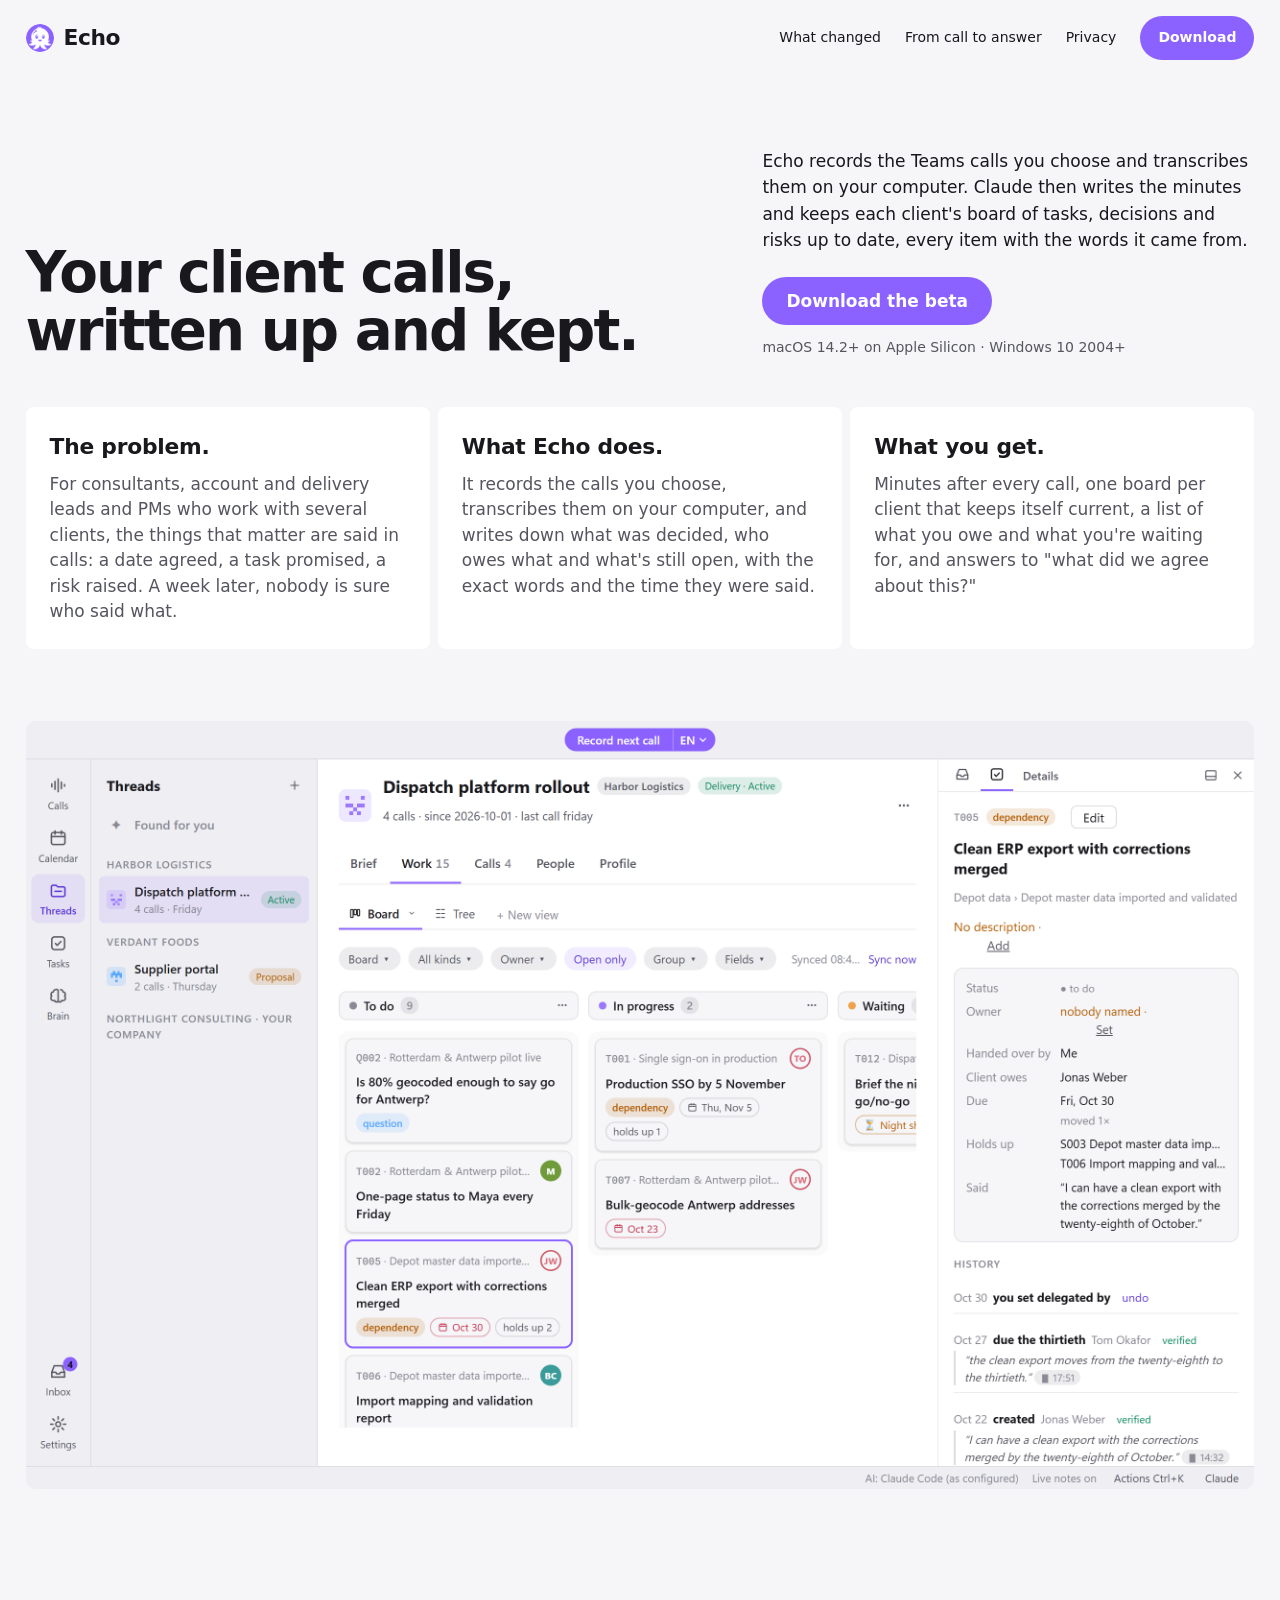
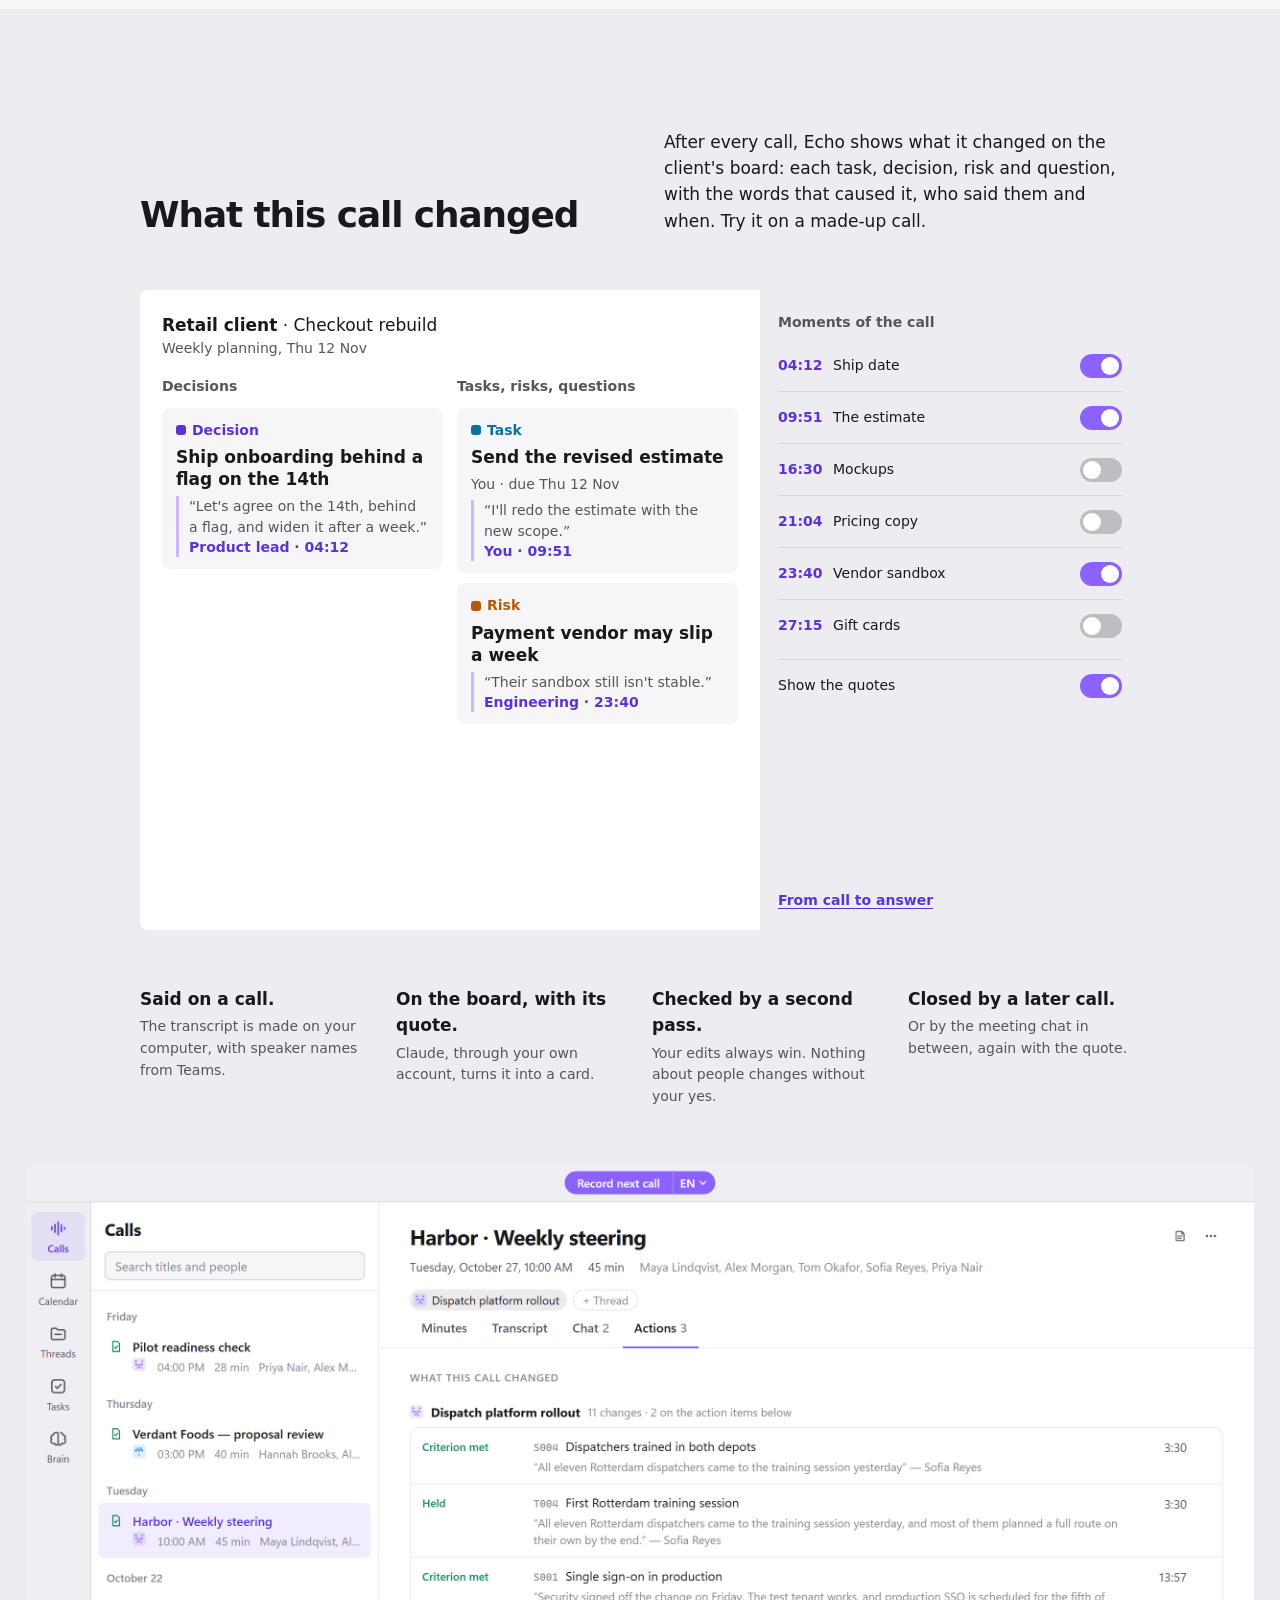
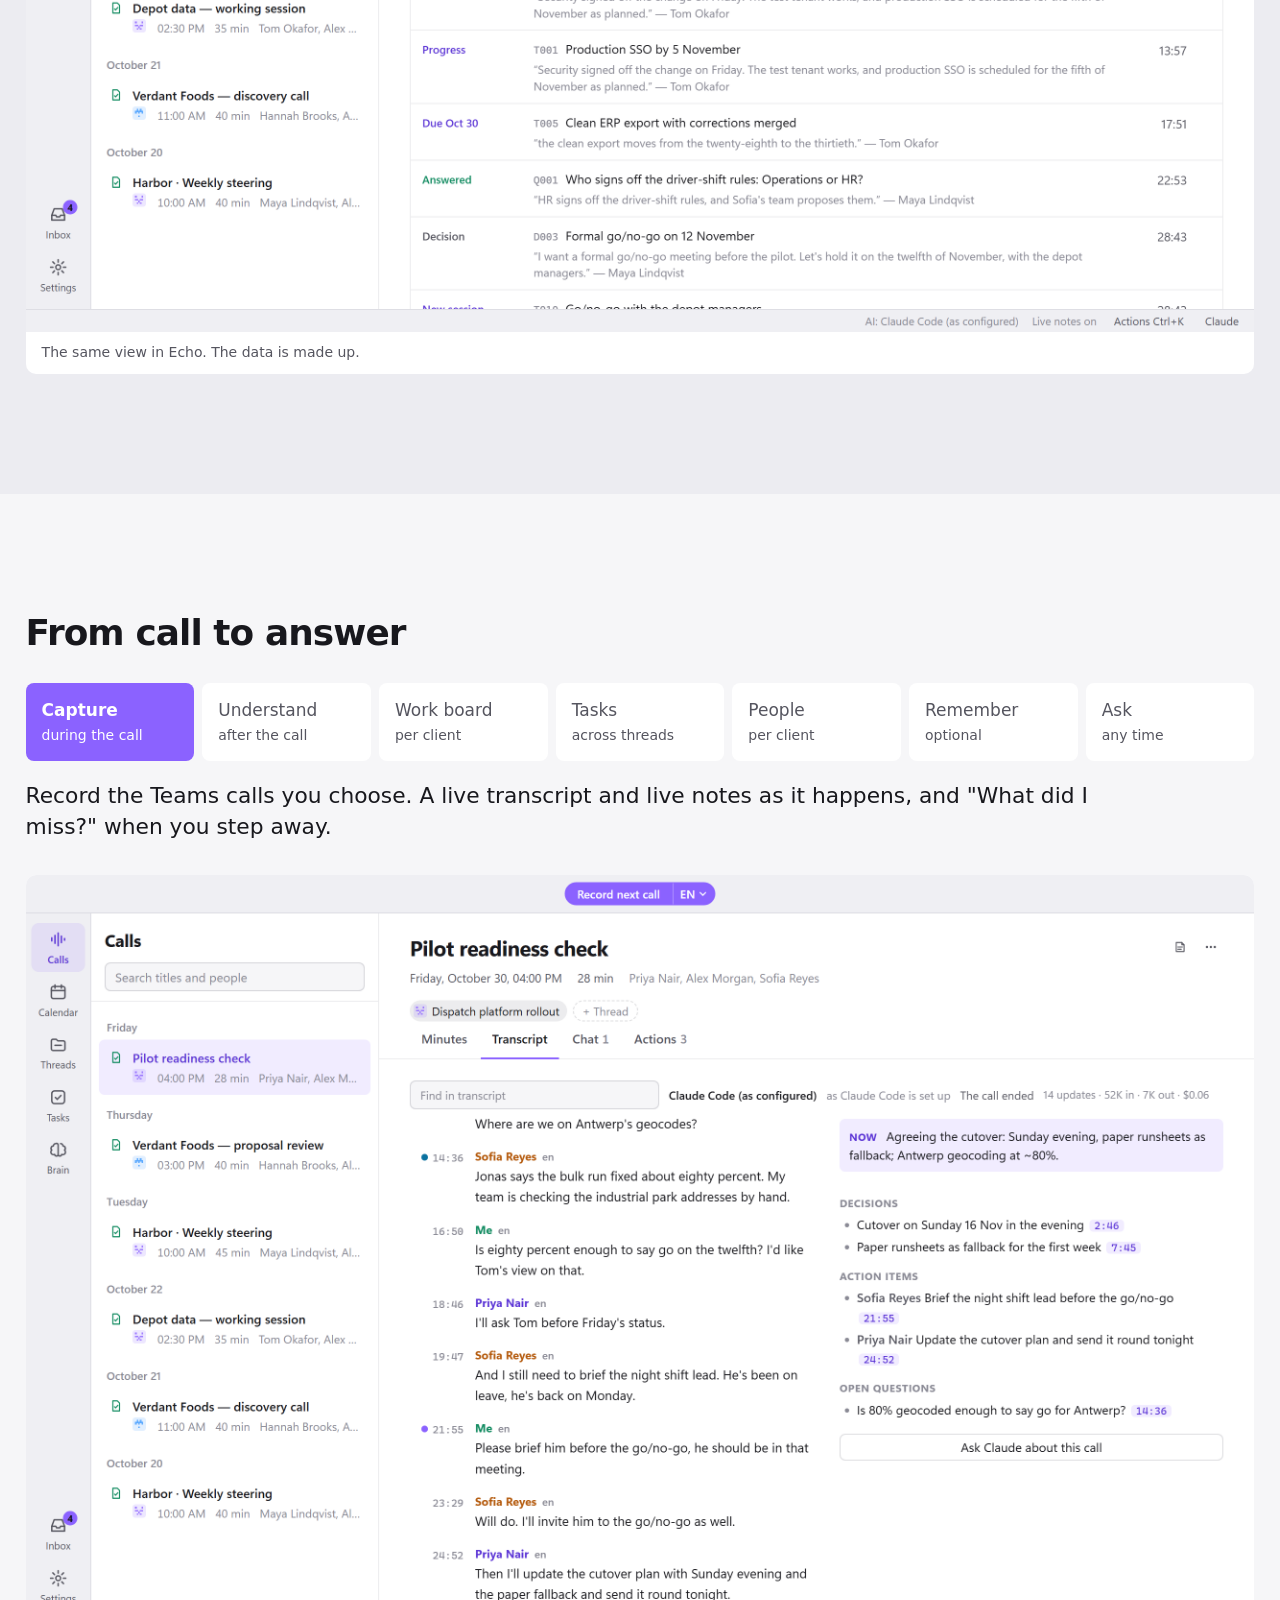
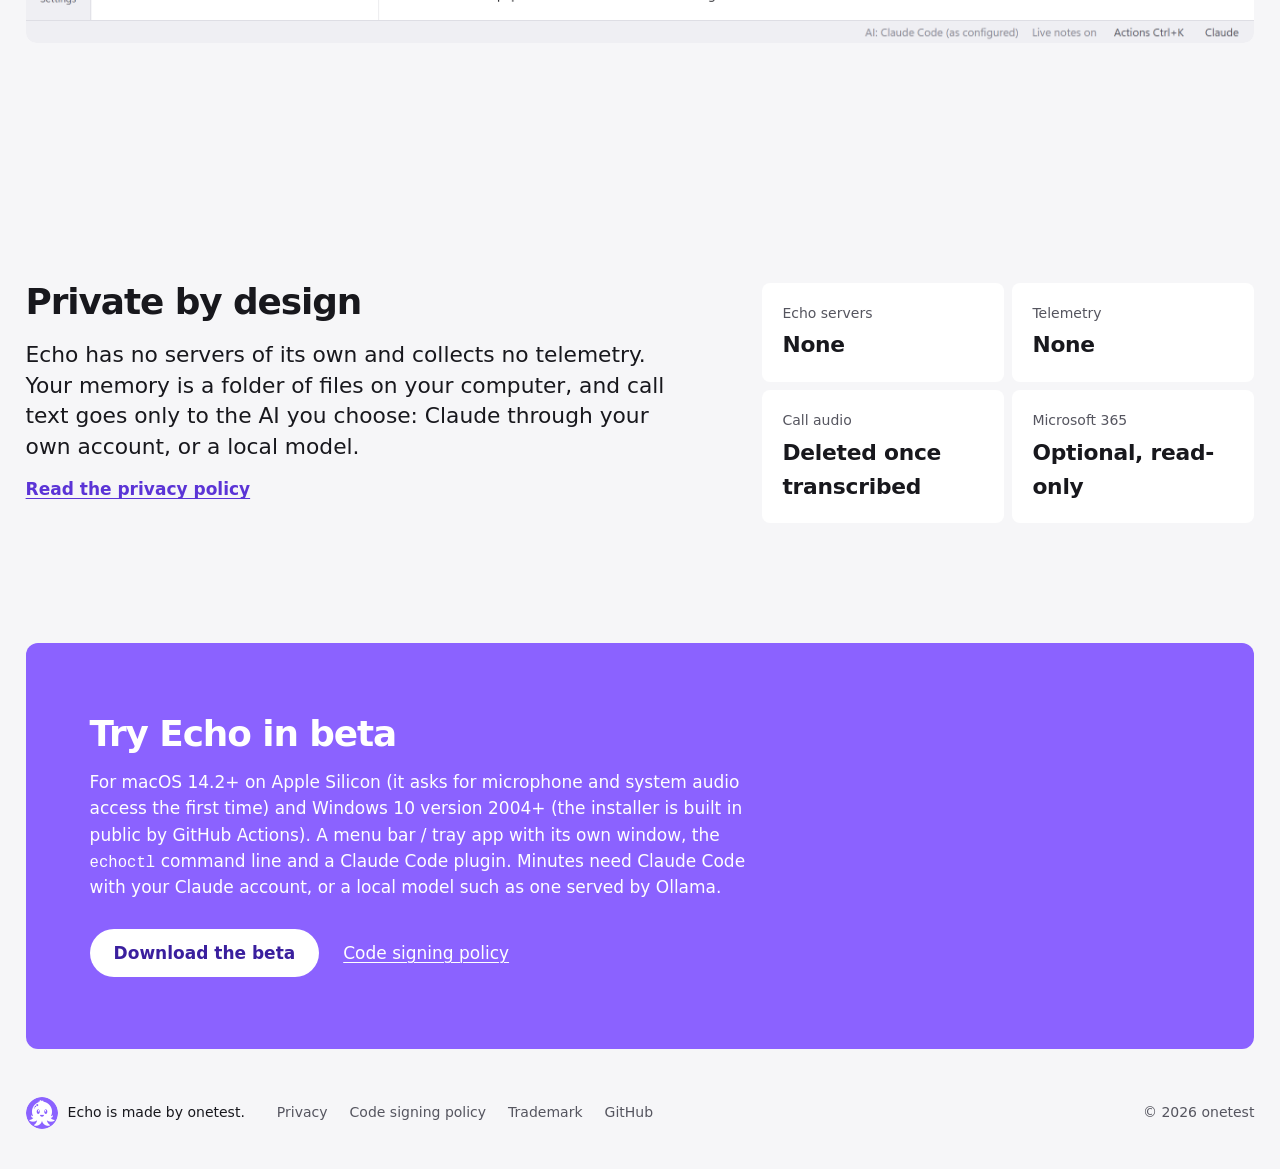
==== index.html @ 4ed203b1 "Echo website: home, privacy, code signing policy, trademark Static site for echo.onetest.ai (GitHub " ====
<!doctype html>
<html lang="en">
<head>
<meta charset="utf-8">
<meta name="viewport" content="width=device-width, initial-scale=1">
<title>Echo by onetest: your client calls, written up and kept</title>
<meta name="description" content="Echo turns the Teams calls you choose to record, your chats, mail and project files into minutes, a work board that keeps itself current, and answers. Kept on your own computer.">
<meta name="color-scheme" content="light dark">
<meta name="theme-color" content="#f6f6f8" media="(prefers-color-scheme: light)">
<meta name="theme-color" content="#141418" media="(prefers-color-scheme: dark)">
<link rel="icon" href="/assets/brand/favicon-32.png" type="image/png" sizes="32x32">
<link rel="apple-touch-icon" href="/assets/brand/apple-touch-icon.png">
<meta property="og:title" content="Echo by onetest: the memory of your client work">
<meta property="og:description" content="Minutes, a work board that keeps itself current, and answers across every client, from the calls you choose to record. Kept on your own computer.">
<meta property="og:image" content="https://echo.onetest.ai/assets/brand/og.png">
<script>document.documentElement.classList.add('js')</script>
<link rel="stylesheet" href="/assets/home.css">
</head>
<body>
<a class="skip" href="#main">Skip to content</a>

<header class="bar">
  <a class="brand" href="/"><img src="/assets/brand/onetest-logo-128.png" alt="" width="28" height="28">Echo</a>
  <nav aria-label="Main">
    <a href="#changed">What changed</a>
    <a href="#tour">From call to answer</a>
    <a href="#privacy">Privacy</a>
    <a class="btn small" href="https://github.com/onetest-ai/echo/releases/latest">Download</a>
  </nav>
</header>

<main id="main">

<section class="hero" aria-labelledby="title">
  <div class="hero-text">
    <h1 id="title">Your client calls, written up and kept.</h1>
    <div class="hero-side">
      <p>Echo records the Teams calls you choose and transcribes them on your computer. Claude then writes the minutes and keeps each client's board of tasks, decisions and risks up to date, every item with the words it came from.</p>
      <p class="hero-act"><a class="btn" href="https://github.com/onetest-ai/echo/releases/latest">Download the beta</a><span>macOS 14.2+ on Apple Silicon · Windows 10 2004+</span></p>
    </div>
  </div>
  <div class="why" aria-label="Why Echo">
    <p><b>The problem.</b> For consultants, account and delivery leads and PMs who work with several clients, the things that matter are said in calls: a date agreed, a task promised, a risk raised. A week later, nobody is sure who said what.</p>
    <p><b>What Echo does.</b> It records the calls you choose, transcribes them on your computer, and writes down what was decided, who owes what and what's still open, with the exact words and the time they were said.</p>
    <p><b>What you get.</b> Minutes after every call, one board per client that keeps itself current, a list of what you owe and what you're waiting for, and answers to "what did we agree about this?"</p>
  </div>
  <figure class="window hero-shot" style="--w:1280px">
    <picture><source srcset="/assets/screens/hero-dark.png?v=3" media="(prefers-color-scheme: dark)"><img src="/assets/screens/hero.png?v=3" alt="A client thread in Echo: the work board, with a task open showing the quotes behind it" width="1280" height="800"></picture>
  </figure>
</section>

<section class="changed" id="changed" aria-labelledby="changed-h">
  <div class="changed-head">
    <h2 id="changed-h">What this call changed</h2>
    <p>After every call, Echo shows what it changed on the client's board: each task, decision, risk and question, with the words that caused it, who said them and when. Try it on a made-up call.</p>
  </div>
  <form class="demo" data-ui aria-label="A made-up call and the board it updates" onsubmit="return false">
    <div class="demo-board" aria-live="polite">
      <p class="demo-title"><b>Retail client</b> · Checkout rebuild <span>Weekly planning, Thu 12 Nov</span></p>
      <div class="demo-cols">
        <div>
          <p class="demo-group">Decisions</p>
          <article class="card" data-m="1"><p class="ui-kind decision">Decision</p><p class="ui-title">Ship onboarding behind a flag on the 14th</p><p class="ui-quote">“Let's agree on the 14th, behind a flag, and widen it after a week.” <span>Product lead · 04:12</span></p></article>
          <article class="card" data-m="6"><p class="ui-kind decision">Decision</p><p class="ui-title">Gift cards move to phase two</p><p class="ui-quote">“Let's take gift cards out of this release.” <span>Product lead · 27:15</span></p></article>
          <p class="demo-empty">Nothing decided yet.</p>
        </div>
        <div>
          <p class="demo-group">Tasks, risks, questions</p>
          <article class="card" data-m="2"><p class="ui-kind task">Task</p><p class="ui-title">Send the revised estimate</p><p class="ui-meta">You · due Thu 12 Nov</p><p class="ui-quote">“I'll redo the estimate with the new scope.” <span>You · 09:51</span></p></article>
          <article class="card" data-m="3"><p class="ui-kind task">Task</p><p class="ui-title">Share the empty-state mockups</p><p class="ui-meta">Design lead · owed to you</p><p class="ui-quote">“I'll share them after this.” <span>Design lead · 16:30</span></p></article>
          <article class="card" data-m="4"><p class="ui-kind question">Question</p><p class="ui-title">Who signs off on the pricing copy?</p><p class="ui-quote">“Who has the final say?” <span>Engineering · 21:04</span></p></article>
          <article class="card" data-m="5"><p class="ui-kind risk">Risk</p><p class="ui-title">Payment vendor may slip a week</p><p class="ui-quote">“Their sandbox still isn't stable.” <span>Engineering · 23:40</span></p></article>
          <p class="demo-empty">Switch on a moment of the call.</p>
        </div>
      </div>
    </div>
    <fieldset class="demo-ctl">
      <legend>Moments of the call</legend>
      <label><span><b>04:12</b> Ship date</span><input type="checkbox" id="m1" checked></label>
      <label><span><b>09:51</b> The estimate</span><input type="checkbox" id="m2" checked></label>
      <label><span><b>16:30</b> Mockups</span><input type="checkbox" id="m3"></label>
      <label><span><b>21:04</b> Pricing copy</span><input type="checkbox" id="m4"></label>
      <label><span><b>23:40</b> Vendor sandbox</span><input type="checkbox" id="m5" checked></label>
      <label><span><b>27:15</b> Gift cards</span><input type="checkbox" id="m6"></label>
      <label class="q"><span>Show the quotes</span><input type="checkbox" id="mq" checked></label>
      <a class="demo-link" href="#tour">From call to answer</a>
    </fieldset>
  </form>
  <ol class="steps">
    <li><b>Said on a call.</b> The transcript is made on your computer, with speaker names from Teams.</li>
    <li><b>On the board, with its quote.</b> Claude, through your own account, turns it into a card.</li>
    <li><b>Checked by a second pass.</b> Your edits always win. Nothing about people changes without your yes.</li>
    <li><b>Closed by a later call.</b> Or by the meeting chat in between, again with the quote.</li>
  </ol>
  <figure class="window" style="--w:1280px">
    <picture><source srcset="/assets/screens/board-dark.png?v=3" media="(prefers-color-scheme: dark)"><img src="/assets/screens/board.png?v=3" alt="What this call changed in Echo: each change with the quote, speaker and time" width="1280" height="800" loading="lazy"></picture>
    <figcaption>The same view in Echo. The data is made up.</figcaption>
  </figure>
</section>

<section class="tour" id="tour" aria-labelledby="tour-h">
  <h2 id="tour-h">From call to answer</h2>
  <div class="tour-list">
    <ol>
      <li data-k="capture" class="is-active"><button type="button" aria-expanded="true"><span>Capture</span><small>during the call</small></button>
        <p>Record the Teams calls you choose, or mark a meeting in your calendar to record when it starts. Echo never records on its own. Transcribed on your computer (whisper.cpp or NVIDIA Nemotron) in your languages, with speaker names from Teams. A live transcript and live notes as it happens, and "What did I miss?" when you step away.</p></li>
      <li data-k="minutes"><button type="button" aria-expanded="false"><span>Understand</span><small>after the call</small></button>
        <p>Minutes with decisions, actions and open questions, each line linked to the moment in the transcript. Notes you type during the call are merged in. Optionally, screenshots of shared screens where they were discussed.</p></li>
      <li data-k="board"><button type="button" aria-expanded="false"><span>Work board</span><small>per client</small></button>
        <p>Calls grouped into threads by meeting series, people and chat. Stories, tasks, decisions, risks and questions, kept current from calls and the meeting chat, checked by a second pass.</p></li>
      <li data-k="tasks"><button type="button" aria-expanded="false"><span>Tasks</span><small>across threads</small></button>
        <p>What you owe, what's owed to you, who you're waiting on, with each person's next meeting. Needs you: every decision waiting on you, in one place.</p></li>
      <li data-k="people"><button type="button" aria-expanded="false"><span>People</span><small>per client</small></button>
        <p>A stakeholder map by influence and interest, org charts, and who's new or gone quiet. Nothing about a person changes without your yes.</p></li>
      <li data-k="brain"><button type="button" aria-expanded="false"><span>Remember</span><small>optional</small></button>
        <p>The Brain, off until you turn it on: one search across calls, Teams channels, mail and project folders (Word, PowerPoint, PDF, spreadsheets, with numbers taken from the real cells). Insights per client: what's slipping, what keeps coming back, what contradicts something said earlier. Each client is kept apart from the others.</p></li>
      <li data-k="ask"><button type="button" aria-expanded="false"><span>Ask</span><small>any time</small></button>
        <p>Claude, built into the window, knows what you're looking at: this call, this thread, this client. The Brain is also an MCP server for your own Claude Code.</p></li>
    </ol>
  </div>
  <p class="tour-desc" aria-live="polite">Record the Teams calls you choose. A live transcript and live notes as it happens, and "What did I miss?" when you step away.</p>
  <div class="tour-pic" aria-hidden="true">
    <figure class="shot is-active" data-k="capture" data-label="capture.png" style="--w:1280px"><picture><source srcset="/assets/screens/capture-dark.png?v=3" media="(prefers-color-scheme: dark)"><img src="/assets/screens/capture.png?v=3" alt="A call: transcript, live notes and your own notes" width="1280" height="800" loading="lazy"></picture></figure>
    <figure class="shot" data-k="minutes" data-label="minutes.png" style="--w:1280px"><picture><source srcset="/assets/screens/minutes-dark.png?v=3" media="(prefers-color-scheme: dark)"><img src="/assets/screens/minutes.png?v=3" alt="Minutes with your own notes inline" width="1280" height="800" loading="lazy"></picture></figure>
    <figure class="shot" data-k="board" data-label="hero.png" style="--w:1280px"><picture><source srcset="/assets/screens/hero-dark.png?v=3" media="(prefers-color-scheme: dark)"><img src="/assets/screens/hero.png?v=3" alt="A client's work board with a task open, showing the quotes behind it" width="1280" height="800" loading="lazy"></picture></figure>
    <figure class="shot" data-k="tasks" data-label="tasks.png" style="--w:1280px"><picture><source srcset="/assets/screens/tasks-dark.png?v=3" media="(prefers-color-scheme: dark)"><img src="/assets/screens/tasks.png?v=3" alt="Tasks: what I owe and what is owed to me" width="1280" height="800" loading="lazy"></picture></figure>
    <figure class="shot" data-k="people" data-label="people.png" style="--w:1280px"><picture><source srcset="/assets/screens/people-dark.png?v=3" media="(prefers-color-scheme: dark)"><img src="/assets/screens/people.png?v=3" alt="A stakeholder map with proposals waiting for your yes" width="1280" height="800" loading="lazy"></picture></figure>
    <figure class="shot" data-k="brain" data-label="brain.png" style="--w:1280px"><picture><source srcset="/assets/screens/brain-dark.png?v=3" media="(prefers-color-scheme: dark)"><img src="/assets/screens/brain.png?v=3" alt="The Brain: two clients' topics and the calls that connect them" width="1280" height="800" loading="lazy"></picture></figure>
    <figure class="shot" data-k="ask" data-label="ask.png" style="--w:1280px"><picture><source srcset="/assets/screens/ask-dark.png?v=3" media="(prefers-color-scheme: dark)"><img src="/assets/screens/ask.png?v=3" alt="Asking Claude about a call: a cited answer with times that jump to the moment" width="1280" height="800" loading="lazy"></picture></figure>
  </div>
</section>

<section class="private" id="privacy" aria-labelledby="priv-h">
  <div>
    <h2 id="priv-h">Private by design</h2>
    <p>Echo has no servers of its own and collects no telemetry. Your memory is a folder of files on your computer, and call text goes only to the AI you choose: Claude through your own account, or a local model.</p>
    <p><a href="/privacy/">Read the privacy policy</a></p>
  </div>
  <dl class="facts">
    <div><dt>Echo servers</dt><dd>None</dd></div>
    <div><dt>Telemetry</dt><dd>None</dd></div>
    <div><dt>Call audio</dt><dd>Deleted once transcribed</dd></div>
    <div><dt>Microsoft 365</dt><dd>Optional, read-only</dd></div>
  </dl>
</section>

<section class="get" aria-labelledby="get-h">
  <h2 id="get-h">Try Echo in beta</h2>
  <p>For macOS 14.2+ on Apple Silicon (it asks for microphone and system audio access the first time) and Windows 10 version 2004+ (the installer is built in public by GitHub Actions). A menu bar / tray app with its own window, the <code>echoctl</code> command line and a Claude Code plugin. Minutes need Claude Code with your Claude account, or a local model such as one served by Ollama.</p>
  <p class="get-act"><a class="btn light" href="https://github.com/onetest-ai/echo/releases/latest">Download the beta</a><a href="/code-signing/">Code signing policy</a></p>
</section>

</main>

<footer class="foot">
  <p class="foot-who"><img src="/assets/brand/onetest-logo-128.png" alt="" width="32" height="32">Echo is made by onetest.</p>
  <nav aria-label="Footer"><a href="/privacy/">Privacy</a><a href="/code-signing/">Code signing policy</a><a href="/trademark/">Trademark</a><a href="https://github.com/onetest-ai/echo">GitHub</a></nav>
  <!-- TODO: license line goes here once Echo's license is final (moving to AGPL-3.0 before the public launch). -->
  <p class="foot-c">© 2026 onetest</p>
</footer>

<script src="/assets/home.js" defer></script>
</body>
</html>
---- assets/home.css ----
/* Echo, alternative home page: "The well-kept board".
   Brand kept (onetest violet, Echo's speaker colours, system type). One radius (8px), round buttons. */

:root {
  --ground: #f6f6f8;
  --tile: #ffffff;
  --tile-2: #ececf1;
  --ink: #18181d;
  --muted: #55555f;
  --accent: #8b62ff;
  --accent-ink: #5b34d6;
  --on-accent: #ffffff;
  --violet-1: #e9e1ff;
  --violet-2: #cbb8ff;
  --green: #0f8a5f;  --green-1: #d8efe5;
  --orange: #b4590b; --orange-1: #f6e4d2;
  --blue: #0b72a0;   --blue-1: #d6e9f3;
  --pink: #b0306a;
  --rec: #d97757; /* taste-skill-ignore: Echo's own recording colour, from the app */
  --deep: #18181d;
  --on-deep: #ececf1;
  --line: rgb(17 17 34 / 0.1);

  --r: 8px;
  --gap: 8px;
  --m: clamp(20px, 2vw, 32px);
  --font: -apple-system, BlinkMacSystemFont, "Segoe UI Variable Text", "Segoe UI", system-ui, sans-serif;
  --display: -apple-system, BlinkMacSystemFont, "Segoe UI Variable Display", "Segoe UI", system-ui, sans-serif;

  /* five type steps */
  --t1: 14px;
  --t2: 17px;
  --t3: clamp(20px, 1.7vw, 24px);
  --t4: clamp(30px, 2.8vw, 40px);

  --ease-out: cubic-bezier(.16, 1, .3, 1);
  --ease-in-out: cubic-bezier(.65, 0, .35, 1);
  color-scheme: light dark;
}
@media (prefers-color-scheme: dark) {
  :root {
    --ground: #141418;
    --tile: #1d1d23;
    --tile-2: #26262e;
    --ink: #ececf1;
    --muted: #b0b0bb;
    --accent: #9b78ff;
    --accent-ink: #c4b0ff;
    --on-accent: #120a2a;
    --violet-1: #2a2142;
    --violet-2: #4a3a86;
    --green: #3ccf91;  --green-1: #17322a;
    --orange: #f0a24a; --orange-1: #3a2a17;
    --blue: #6cc4f0;   --blue-1: #16303d;
    --pink: #f48fb8;
    --deep: #ececf1;
    --on-deep: #18181d;
    --line: rgb(255 255 255 / 0.1);
  }
}

* { box-sizing: border-box; }
html { -webkit-text-size-adjust: 100%; }
body { margin: 0; background: var(--ground); color: var(--ink); font: var(--t2)/1.55 var(--font); -webkit-font-smoothing: antialiased; }
img { display: block; max-width: 100%; }
a { color: inherit; text-underline-offset: 0.2em; text-decoration-thickness: 0.07em; }
:focus-visible { outline: 2px solid var(--accent); outline-offset: 3px; }
::selection { background: var(--violet-2); }
h1, h2, h3, p { margin: 0; }
.sr { position: absolute; width: 1px; height: 1px; overflow: hidden; clip: rect(0 0 0 0); white-space: nowrap; }
.skip { position: absolute; left: -999px; top: 8px; }
.skip:focus { left: 12px; z-index: 10; background: var(--tile); padding: 6px 10px; }

.btn { display: inline-flex; align-items: center; justify-content: center; min-height: 48px; padding: 0 24px; border-radius: 24px; background: var(--accent); color: var(--on-accent); font-weight: 650; font-size: var(--t2); text-decoration: none;
  transition: transform 140ms var(--ease-out), background-color 220ms ease; }
.btn:active { transform: scale(0.97); }
.btn.light { background: #fff; color: #3a1f9e; }
.btn.small { min-height: 44px; padding: 0 18px; font-size: var(--t1); }
@media (hover: hover) and (pointer: fine) {
  .btn:hover { background: var(--accent-ink); color: #fff; }
  .btn.light:hover { background: var(--violet-1); color: #3a1f9e; }
}

/* ── the app's own cards (interface fragments) ── */
.ui { background: var(--tile); color: var(--ink); border-radius: var(--r); padding: 14px 16px; font-size: var(--t1); line-height: 1.45; display: grid; gap: 6px; }
.ui-kind { font-weight: 700; font-size: var(--t1); display: flex; align-items: center; gap: 6px; }
.ui-kind::before { content: ""; width: 10px; height: 10px; border-radius: 3px; background: currentColor; }
.ui-kind.task { color: var(--blue); }
.ui-kind.decision { color: var(--accent-ink); }
.ui-kind.risk { color: var(--orange); }
.ui-kind.question { color: var(--pink); }
.ui-kind.done { color: var(--green); }
.ui-title { font-weight: 650; font-size: var(--t2); line-height: 1.3; }
.ui-meta { color: var(--muted); }
.ui-meta em { font-style: normal; color: var(--accent-ink); font-weight: 600; margin-left: 4px; }
.ui-quote { color: var(--muted); border-left: 3px solid var(--violet-2); padding-left: 10px; }
.ui-quote span { display: block; color: var(--accent-ink); font-weight: 600; font-variant-numeric: tabular-nums; }
.ui-check { color: var(--green); font-weight: 650; }
.ui-utt b { display: block; font-size: var(--t1); }
.me { color: var(--green); } .sp2 { color: var(--accent-ink); } .sp3 { color: var(--orange); }
.ui-chips { display: flex; gap: 6px; flex-wrap: wrap; }
.ui-chips span { background: var(--tile-2); border-radius: 12px; padding: 2px 12px; font-weight: 650; }
.ui-pill { display: flex; align-items: center; gap: 8px; border-radius: 16px; padding: 6px 12px; background: color-mix(in srgb, var(--rec) 14%, var(--tile)); font-weight: 600; }
.ui-pill i { width: 10px; height: 10px; border-radius: 50%; background: var(--rec); }
.ui-pill span { margin-left: auto; color: var(--rec); font-variant-numeric: tabular-nums; }
.ui-discs { display: flex; }
.ui-discs span { width: 40px; height: 40px; border-radius: 50%; display: grid; place-items: center; color: #fff; font-weight: 700; font-size: var(--t1); margin-right: -8px; border: 3px solid var(--tile); }
.d1 { background: var(--accent); } .d2 { background: var(--orange); } .d3 { background: var(--blue); } .d4 { background: var(--green); }
.ui-ask { font-weight: 650; color: var(--accent-ink); }
.ui-answer { color: var(--ink); }
.ui-thread { display: flex; justify-content: space-between; gap: 8px; padding: 4px 0; }
.ui-thread b { font-weight: 650; }
.ui-thread:first-child { background: var(--violet-1); margin: -4px -8px; padding: 6px 8px; border-radius: 6px; }
.ui-row { display: flex; justify-content: space-between; gap: 8px; }
.ui-row span { color: var(--muted); }
.ui-search { background: var(--tile-2); border-radius: 18px; padding: 6px 14px; font-weight: 600; }
.ui-search::before { content: "⌕ "; color: var(--muted); }
.ui-note { display: flex; gap: 8px; }
.ui-note span { color: var(--accent-ink); font-weight: 650; font-variant-numeric: tabular-nums; }
.ui-toggle { display: flex; justify-content: space-between; align-items: center; font-weight: 600; }
.ui-toggle i { width: 34px; height: 20px; border-radius: 10px; background: var(--accent); position: relative; }
.ui-toggle i::after { content: ""; position: absolute; right: 2px; top: 2px; width: 16px; height: 16px; border-radius: 50%; background: #fff; }
.ui-prompt { background: var(--tile-2); border-radius: 6px; padding: 8px 10px; }
.ui-prompt::before { content: "› "; color: var(--accent-ink); font-weight: 700; }

/* ── showcase: the live demo ── */
.show { padding: 15vh var(--m); display: grid; justify-items: center; }
.show-head, .demo, .show-foot { width: min(1000px, 100%); }
.show-head { margin-bottom: 24px; display: grid; gap: 8px; }
.show-head h2 { font-size: var(--t4); letter-spacing: -0.025em; line-height: 1.05; }
.show-head p { color: var(--muted); max-width: 40em; }
.demo { display: grid; grid-template-columns: 62fr 38fr; min-height: 640px; border-radius: var(--r); overflow: hidden; background: var(--tile-2); margin: 0; }
.demo-board { background: var(--tile); padding: 22px; display: grid; align-content: start; gap: 16px; }
.demo-title { font-size: var(--t2); }
.demo-title span { display: block; font-size: var(--t1); color: var(--muted); }
.demo-cols { display: grid; grid-template-columns: 1fr 1fr; gap: 14px; align-items: start; }
.demo-cols > div { display: grid; gap: 10px; }
.demo-group { font-size: var(--t1); font-weight: 700; color: var(--muted); }
.card { background: var(--ground); border-radius: var(--r); padding: 12px 14px; display: none; gap: 6px; font-size: var(--t1); line-height: 1.45; }
.demo-empty { color: var(--muted); font-size: var(--t1); background: var(--ground); border-radius: var(--r); padding: 12px 14px; }
.demo:has(#m1:checked) [data-m="1"], .demo:has(#m2:checked) [data-m="2"], .demo:has(#m3:checked) [data-m="3"],
.demo:has(#m4:checked) [data-m="4"], .demo:has(#m5:checked) [data-m="5"], .demo:has(#m6:checked) [data-m="6"] { display: grid; animation: card-in 420ms var(--ease-out); }
.demo-cols > div:has(.card[data-m]:is([data-m="1"], [data-m="6"])) .demo-empty { display: block; }
.demo:has(#m1:checked) .demo-cols > div:first-child .demo-empty,
.demo:has(#m6:checked) .demo-cols > div:first-child .demo-empty,
.demo:has(#m2:checked) .demo-cols > div:last-child .demo-empty,
.demo:has(#m3:checked) .demo-cols > div:last-child .demo-empty,
.demo:has(#m4:checked) .demo-cols > div:last-child .demo-empty,
.demo:has(#m5:checked) .demo-cols > div:last-child .demo-empty { display: none; }
.demo:not(:has(#mq:checked)) .card .ui-quote { display: none; }
@keyframes card-in { from { opacity: 0; transform: translateY(10px); } }
@media (prefers-reduced-motion: reduce) { .card { animation: none !important; } }
.demo-ctl { border: 0; margin: 0; padding: 14px 18px 18px; display: flex; flex-direction: column; }
.demo-ctl legend { float: left; width: 100%; font-weight: 700; font-size: var(--t1); color: var(--muted); padding: 8px 0 6px; }
.demo-ctl label { display: flex; align-items: center; justify-content: space-between; gap: 12px; min-height: 52px; font-size: var(--t1); cursor: pointer; }
.demo-ctl label + label { box-shadow: 0 -1px 0 var(--line); } /* taste-skill-ignore: inside a data-ui fragment */
.demo-ctl label b { font-variant-numeric: tabular-nums; color: var(--accent-ink); margin-right: 6px; }
.demo-ctl label.q { margin-top: 8px; }
.demo-ctl input { appearance: none; -webkit-appearance: none; width: 42px; height: 24px; border-radius: 12px; background: color-mix(in srgb, var(--ink) 22%, transparent); position: relative; flex: none; cursor: pointer; transition: background-color 200ms ease; margin: 0; }
.demo-ctl input::after { content: ""; position: absolute; top: 3px; left: 3px; width: 18px; height: 18px; border-radius: 50%; background: #fff; transition: transform 260ms var(--ease-out); }
.demo-ctl input:checked { background: var(--accent); }
.demo-ctl input:checked::after { transform: translateX(18px); }
.demo-link { margin-top: auto; padding-top: 18px; font-size: var(--t1); color: var(--accent-ink); font-weight: 600; }
.show-foot { margin-top: 16px; color: var(--muted); font-size: var(--t1); }
@media (max-width: 820px) {
  .demo { grid-template-columns: 1fr; min-height: 0; }
  .demo-cols { grid-template-columns: 1fr; }
  .demo-ctl label { min-height: 52px; }
}

/* ── tour: sticky screen, active list ── */
.tour { display: grid; grid-template-columns: repeat(12, minmax(0, 1fr)); gap: 24px; padding: 120px var(--m) 40px; max-width: 1600px; margin: 0 auto; }
.tour-pic { grid-column: 1 / 7; position: sticky; top: 14vh; align-self: start; aspect-ratio: 16 / 10.6; border-radius: var(--r); overflow: hidden; background: var(--tile-2);
  padding-top: 28px; }
.tour-pic::before { content: ""; position: absolute; top: 9px; left: 12px; width: 42px; height: 10px; background: url("data:image/svg+xml,%3Csvg xmlns='http://www.w3.org/2000/svg' width='42' height='10'%3E%3Cg fill='%23999aa6' fill-opacity='.55'%3E%3Ccircle cx='5' cy='5' r='5'/%3E%3Ccircle cx='21' cy='5' r='5'/%3E%3Ccircle cx='37' cy='5' r='5'/%3E%3C/g%3E%3C/svg%3E") no-repeat; }
.shot { position: absolute; inset: 28px 0 0; margin: 0; display: grid; place-items: start center; opacity: 0; transition: opacity 300ms ease; background: var(--tile); }
.shot picture { display: block; width: min(100%, var(--w)); }
.shot img { display: block; width: 100%; height: auto; }
.shot:not(:has(img))::after { content: attr(data-label); align-self: center; color: var(--muted); font-size: var(--t1); }
.shot.is-active { opacity: 1; }
.tour-list { grid-column: 8 / 13; grid-row: 2; }
.tour > h2 { grid-column: 8 / 13; grid-row: 1; font-size: var(--t4); letter-spacing: -0.025em; line-height: 1.05; align-self: end; }
.tour-pic { grid-row: 1 / 3; }
.tour-list h2 { font-size: var(--t4); letter-spacing: -0.025em; line-height: 1.05; margin-bottom: 48px; }
.tour-list ol { list-style: none; margin: 0; padding: 0; }
.tour-list li { padding-bottom: 6px; }
.tour-list button { all: unset; box-sizing: border-box; width: 100%; min-height: 58px; display: flex; align-items: baseline; justify-content: space-between; gap: 12px; cursor: pointer; color: var(--muted); }
.tour-list button span { font-size: var(--t3); font-weight: 500; transition: color 200ms ease; padding-top: 14px; }
.tour-list button small { font-size: var(--t1); color: var(--muted); }
.tour-list button:focus-visible { outline: 2px solid var(--accent); outline-offset: 2px; border-radius: 4px; }
.tour-list li.is-active button span, .tour-list button:hover span { color: var(--ink); font-weight: 650; }
.tour-list li.is-active button span { color: var(--accent-ink); }
.tour-list li p { font-size: var(--t1); max-width: 34ch; color: var(--ink); display: none; padding-bottom: 12px; }
.tour-list li.is-active p { display: block; animation: card-in 360ms var(--ease-out); }
html:not(.js) .tour-list li p { display: block; }
html:not(.js) .shot:first-child { opacity: 1; }
@media (max-width: 900px) {
  .tour { grid-template-columns: 1fr; padding-top: 96px; padding-bottom: 96px; gap: 16px; }
  .tour-pic { grid-column: 1; position: sticky; top: 0; z-index: 3; height: 38svh; aspect-ratio: auto; background: var(--ground); }
  .tour-list { grid-column: 1; grid-row: auto; }
  .tour > h2 { grid-column: 1; grid-row: auto; order: -1; }
  .tour-pic { grid-row: auto; }
  .tour-list button { min-height: 56px; }
}


/* ── one frame for every screenshot ── */
.window { margin: 0 auto; width: 100%; max-width: var(--w); border-radius: 12px; overflow: hidden; background: var(--tile-2); padding-top: 28px; position: relative;
}
.window::before { content: ""; position: absolute; top: 9px; left: 12px; width: 42px; height: 10px; background: url("data:image/svg+xml,%3Csvg xmlns='http://www.w3.org/2000/svg' width='42' height='10'%3E%3Cg fill='%23999aa6' fill-opacity='.55'%3E%3Ccircle cx='5' cy='5' r='5'/%3E%3Ccircle cx='21' cy='5' r='5'/%3E%3Ccircle cx='37' cy='5' r='5'/%3E%3C/g%3E%3C/svg%3E") no-repeat; }
.window img { display: block; width: 100%; height: auto; background: var(--tile); }
.window figcaption { background: var(--tile); color: var(--muted); font-size: var(--t1); padding: 10px 16px; }

/* ── bar ── */
.bar { display: flex; align-items: center; gap: 24px; padding: 16px var(--m); max-width: 1440px; margin: 0 auto; }
.brand { display: flex; align-items: center; gap: 10px; font-weight: 720; font-size: var(--t3); letter-spacing: -0.02em; text-decoration: none; }
.brand img { border-radius: 50%; }
.bar nav { margin-left: auto; display: flex; align-items: center; gap: 24px; font-size: var(--t1); }
.bar nav a:not(.btn) { text-decoration-color: transparent; transition: text-decoration-color 200ms ease; }
.bar nav a:not(.btn):hover { text-decoration-color: currentColor; }
@media (max-width: 720px) { .bar nav a:not(.btn) { display: none; } }

/* ── hero ── */
.hero { padding: 72px var(--m) 0; max-width: 1440px; margin: 0 auto; }
.hero-text { display: grid; grid-template-columns: minmax(0, 7fr) minmax(0, 5fr); gap: 48px; align-items: end; margin-bottom: 48px; }
.why { display: grid; grid-template-columns: repeat(3, minmax(0, 1fr)); gap: 8px; margin-bottom: 72px; }
.why p { background: var(--tile); border-radius: var(--r); padding: 24px; font-size: var(--t2); line-height: 1.5; color: var(--muted); }
.why b { display: block; color: var(--ink); font-size: var(--t3); letter-spacing: -0.01em; margin-bottom: 8px; }
@media (max-width: 900px) { .why { grid-template-columns: 1fr; margin-bottom: 48px; } }
.hero h1 { font-family: var(--display); font-size: clamp(36px, 4.4vw, 64px); line-height: 1.02; letter-spacing: -0.035em; font-weight: 740; }
.hero-side p { font-size: var(--t2); }
.hero-act { display: flex; flex-wrap: wrap; align-items: center; gap: 12px 20px; margin-top: 24px !important; }
.hero-act span { font-size: var(--t1); color: var(--muted); }
@media (max-width: 900px) { .hero-text { grid-template-columns: 1fr; gap: 24px; margin-bottom: 40px; } .hero { padding-top: 40px; } }

/* ── what this call changed: the emphasis ── */
.changed { margin-top: 120px; padding: 120px var(--m); background: var(--tile-2); display: grid; justify-items: center; gap: 56px; }
.changed-head { width: min(1000px, 100%); display: grid; grid-template-columns: minmax(0, 1fr) minmax(0, 1fr); gap: 48px; align-items: end; }
.changed-head h2 { font-family: var(--display); font-size: var(--t4); line-height: 1.05; letter-spacing: -0.03em; font-weight: 720; }
.changed .demo { width: min(1000px, 100%); }
.steps { width: min(1000px, 100%); list-style: none; margin: 0; padding: 0; display: grid; grid-template-columns: repeat(4, minmax(0, 1fr)); gap: 24px; font-size: var(--t1); color: var(--muted); }
.steps b { display: block; color: var(--ink); font-size: var(--t2); margin-bottom: 4px; }
@media (max-width: 900px) { .changed-head { grid-template-columns: 1fr; gap: 16px; } .steps { grid-template-columns: 1fr 1fr; } .changed { margin-top: 96px; padding: 80px var(--m); } }
@media (max-width: 520px) { .steps { grid-template-columns: 1fr; } }

/* ── private ── */
.private { max-width: 1440px; margin: 0 auto; padding: 120px var(--m); display: grid; grid-template-columns: minmax(0, 7fr) minmax(0, 5fr); gap: 48px; align-items: start; }
.private h2 { font-size: var(--t4); letter-spacing: -0.03em; line-height: 1.05; margin-bottom: 20px; }
.private p { font-size: var(--t3); line-height: 1.4; max-width: 30em; }
.private p + p { margin-top: 16px; font-size: var(--t2); }
.private a { color: var(--accent-ink); font-weight: 600; }
.facts { display: grid; grid-template-columns: 1fr 1fr; gap: 8px; margin: 0; }
.facts div { background: var(--tile); border-radius: var(--r); padding: 20px; }
.facts dt { color: var(--muted); font-size: var(--t1); }
.facts dd { margin: 4px 0 0; font-size: var(--t3); font-weight: 650; letter-spacing: -0.01em; }
@media (max-width: 900px) { .private { grid-template-columns: 1fr; padding: 96px var(--m); } }

/* ── get ── */
.get { margin: 0 var(--m); padding: 72px clamp(24px, 5vw, 72px); background: var(--accent); color: var(--on-accent); border-radius: 12px; }
.get h2 { font-size: var(--t4); letter-spacing: -0.03em; line-height: 1.05; }
.get p { margin-top: 16px; max-width: 40em; }
.get-act { display: flex; flex-wrap: wrap; align-items: center; gap: 16px 24px; margin-top: 28px !important; }
.get-act a:not(.btn) { color: inherit; }
@media (prefers-color-scheme: dark) { .btn.light { background: #120a2a; color: #fff; } }

/* ── footer ── */
.foot { max-width: 1440px; margin: 0 auto; padding: 48px var(--m) 40px; display: flex; flex-wrap: wrap; align-items: center; gap: 16px 32px; font-size: var(--t1); color: var(--muted); }
.foot-who { display: flex; align-items: center; gap: 10px; color: var(--ink); }
.foot-who img { border-radius: 50%; }
.foot nav { display: flex; flex-wrap: wrap; gap: 8px 22px; }
.foot nav a { text-decoration-color: transparent; }
.foot nav a:hover { text-decoration-color: currentColor; }
.foot-c { margin-left: auto; }

/* ── motion: quiet, once ── */
@media (prefers-reduced-motion: no-preference) {
  .js .hero h1, .js .hero-side, .js .why, .js .hero-shot { opacity: 0; transform: translateY(20px); animation: rise 900ms var(--ease-out) forwards; }
  .js .hero-side { animation-delay: 90ms; }
  .js .why { animation-delay: 160ms; }
  .js .hero-shot { animation-delay: 240ms; }
  @keyframes rise { to { opacity: 1; transform: none; } }
  .js .changed-head, .js .changed .demo, .js .steps, .js .changed .window, .js .private > *, .js .get { opacity: 0; transform: translateY(24px); transition: opacity 700ms var(--ease-out), transform 900ms var(--ease-out); }
  .js .changed-head.is-in, .js .changed .demo.is-in, .js .steps.is-in, .js .changed .window.is-in, .js .private > .is-in, .js .get.is-in { opacity: 1; transform: none; }
  .js .tour-pic { clip-path: inset(0 0 100% 0); transition: clip-path 1100ms var(--ease-in-out); }
  .js .tour-pic .shot { transform: scale(1.06); transition: opacity 300ms ease, transform 1500ms var(--ease-out); }
  .js .tour.is-in .tour-pic { clip-path: inset(0); }
  .js .tour.is-in .tour-pic .shot { transform: none; }
}

/* ── whole-window screenshots, shown big ── */
.window { max-width: min(1280px, 100%); border-radius: 10px; padding-top: 0; }
.window::before { display: none; }
.hero-shot { margin-inline: auto; }
.changed .window { width: min(1280px, 100%); }
.changed { gap: 56px; }

/* tour: the list becomes a row above one large window */
.tour { display: block; max-width: 1360px; padding: 120px var(--m); }
.tour > h2 { margin-bottom: 32px; }
.tour-list ol { display: grid; grid-template-columns: repeat(7, minmax(0, 1fr)); gap: 8px; }
.tour-list li { padding: 0; }
.tour-list button { min-height: 0; padding: 14px 16px; border-radius: var(--r); background: var(--tile); flex-direction: column; align-items: flex-start; gap: 2px; }
.tour-list button span { padding-top: 0; font-size: var(--t2); }
.tour-list li.is-active button { background: var(--accent); }
.tour-list li.is-active button span, .tour-list li.is-active button small { color: var(--on-accent); }
.tour-list li p { display: none !important; }
.tour-desc { min-height: 3.2em; margin: 20px 0 24px; max-width: 52em; font-size: var(--t3); line-height: 1.4; }
.tour-pic { position: relative; top: auto; aspect-ratio: 16 / 10; width: min(1280px, 100%); margin: 0 auto; padding-top: 0; border-radius: 10px; background: var(--tile); }
.tour-pic::before { display: none; }
.tour-pic .shot { inset: 0; }
.tour-pic .shot picture { width: 100%; }
@media (max-width: 1000px) { .tour-list ol { grid-template-columns: repeat(4, minmax(0, 1fr)); } }
@media (max-width: 600px) {
  .tour-list ol { grid-template-columns: repeat(2, minmax(0, 1fr)); }
  .tour-pic { position: relative; height: auto; }
}
html:not(.js) .tour-list li p { display: block !important; }

.get code { font: 0.92em ui-monospace, "SF Mono", "Cascadia Mono", Consolas, monospace; } /* taste-skill-ignore: a real command name */
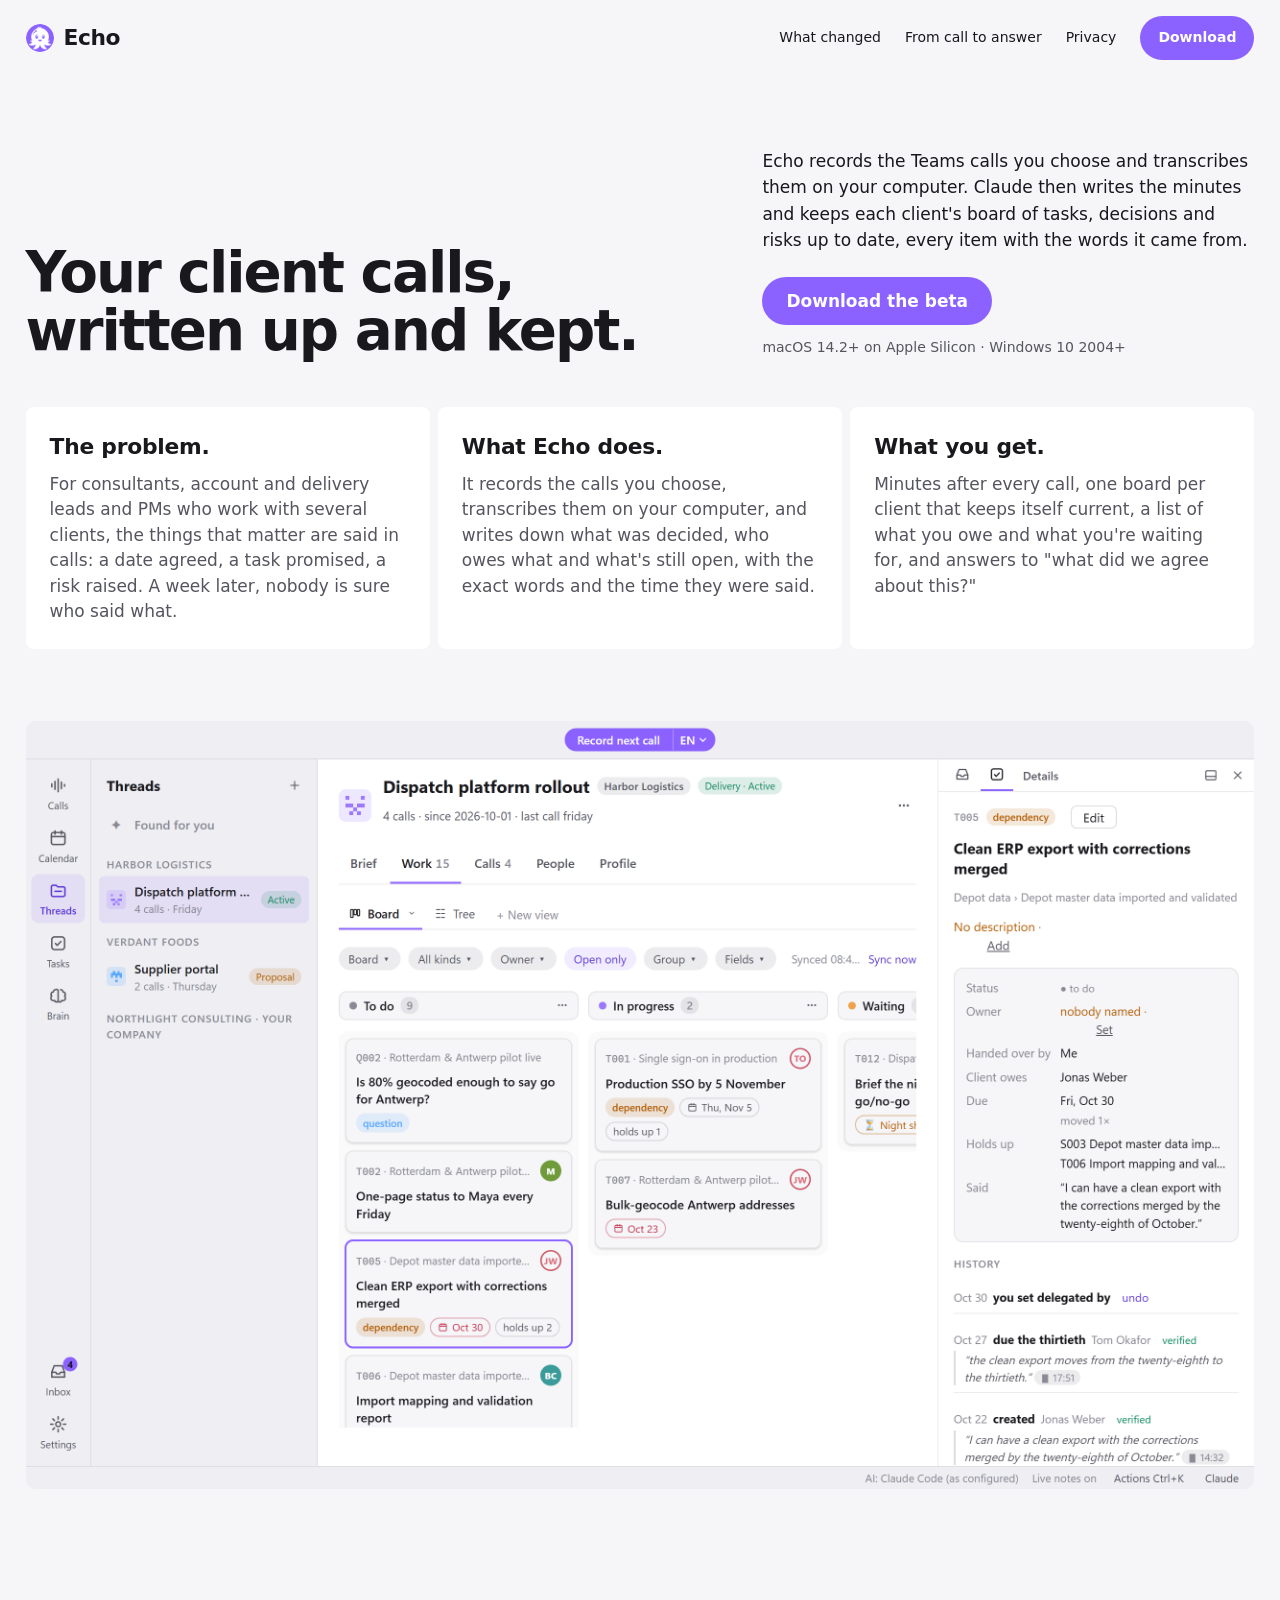
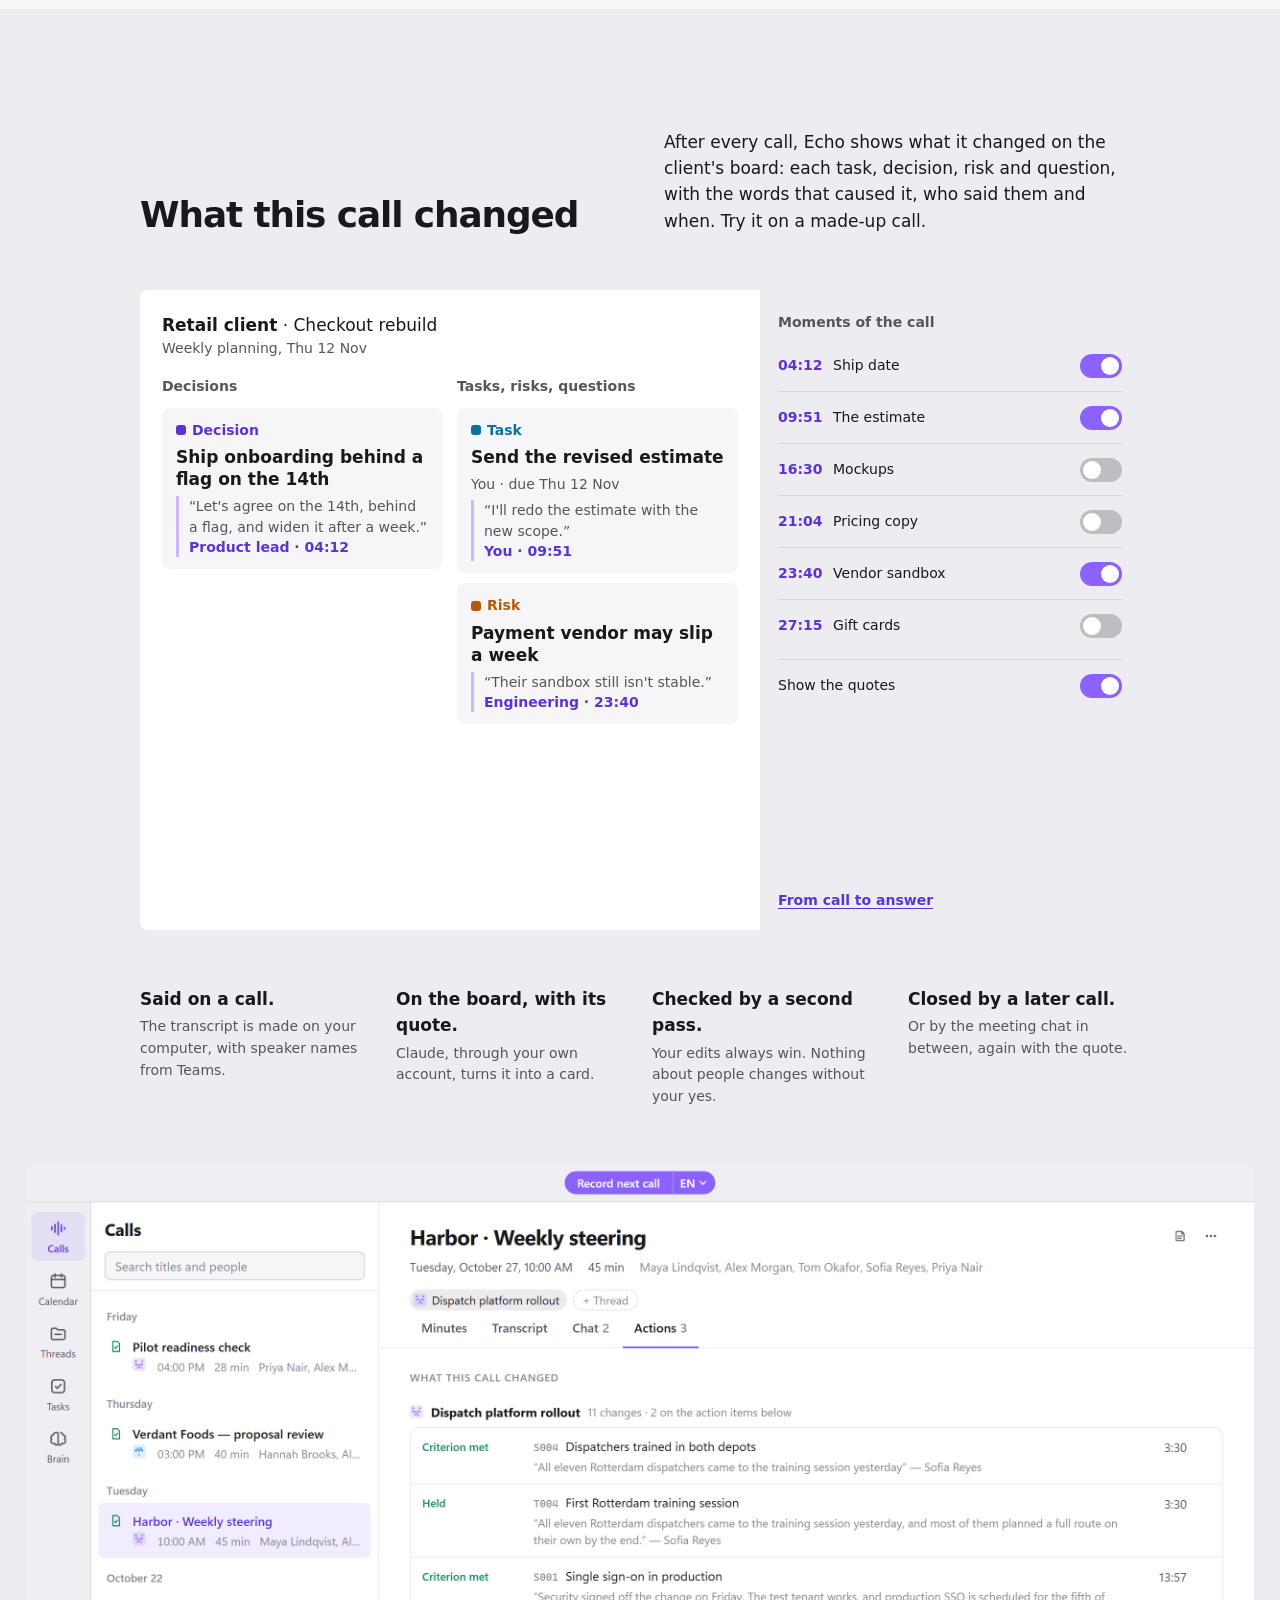
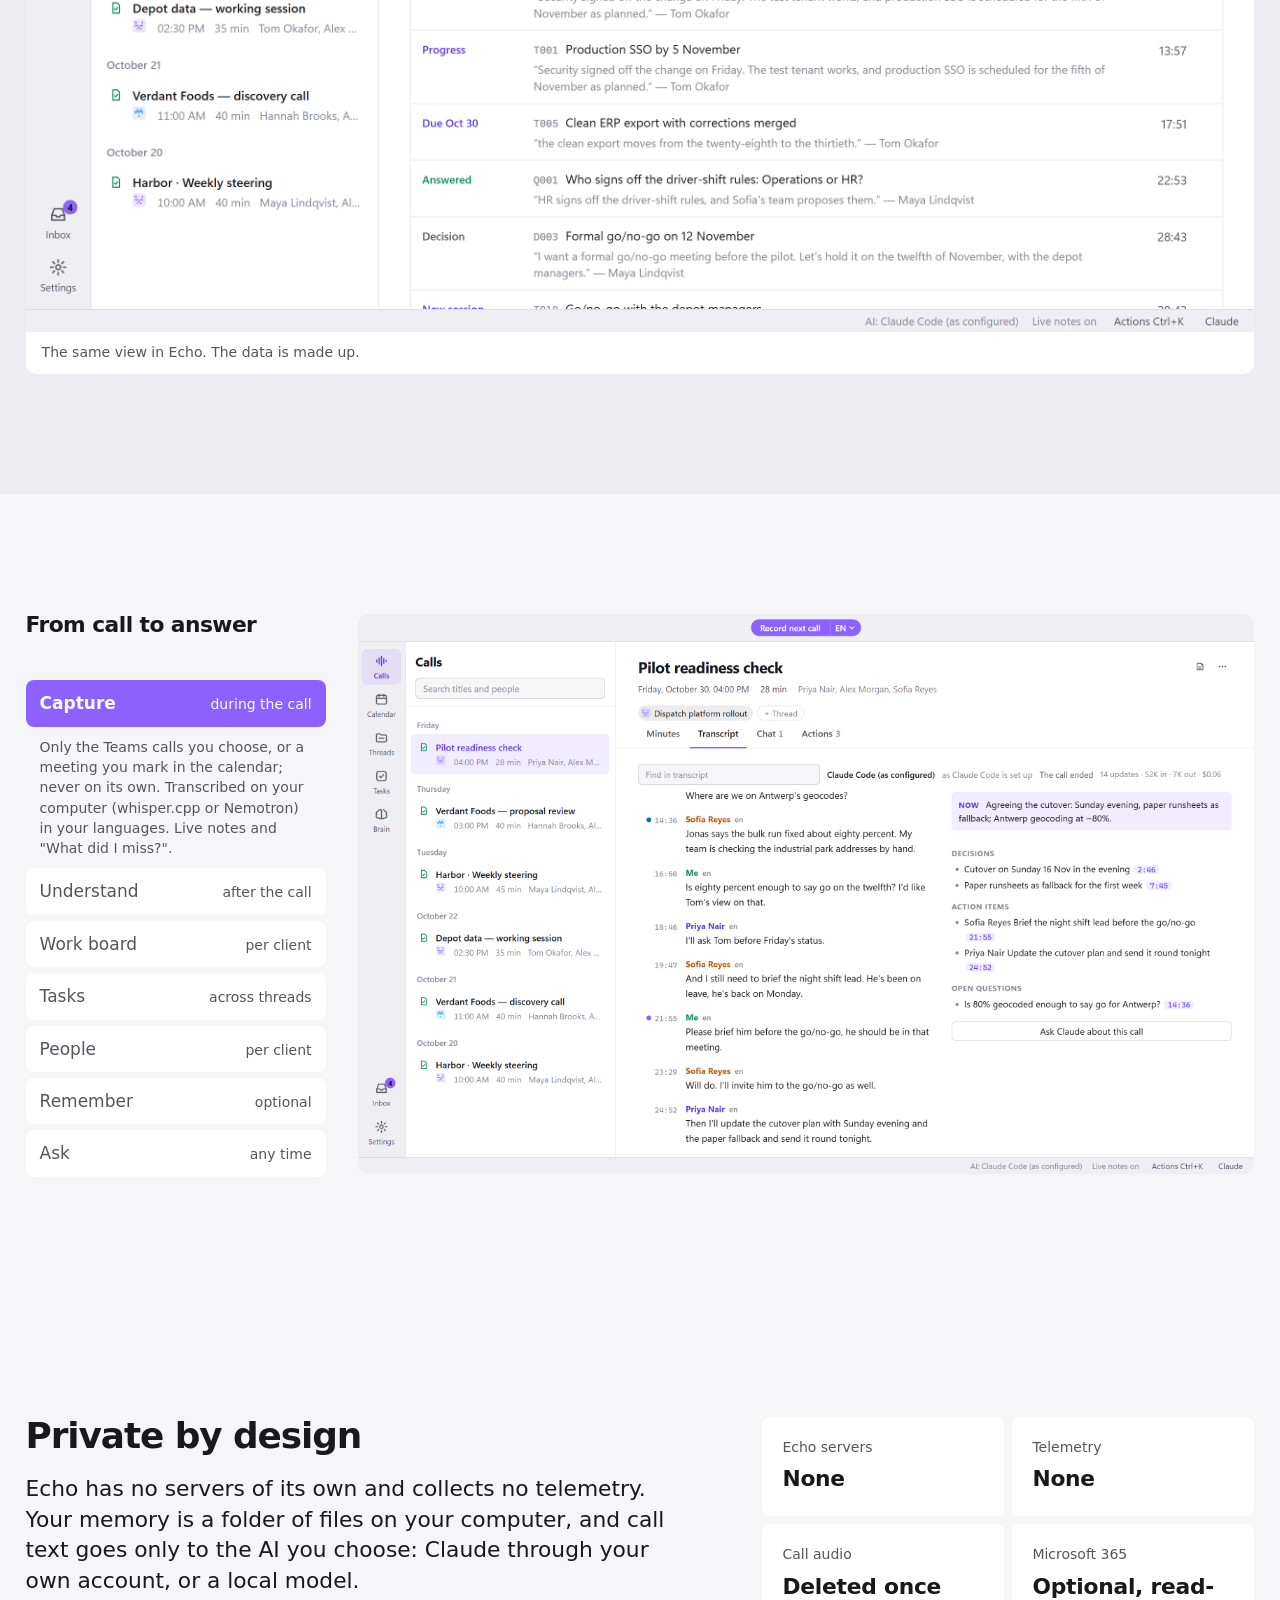
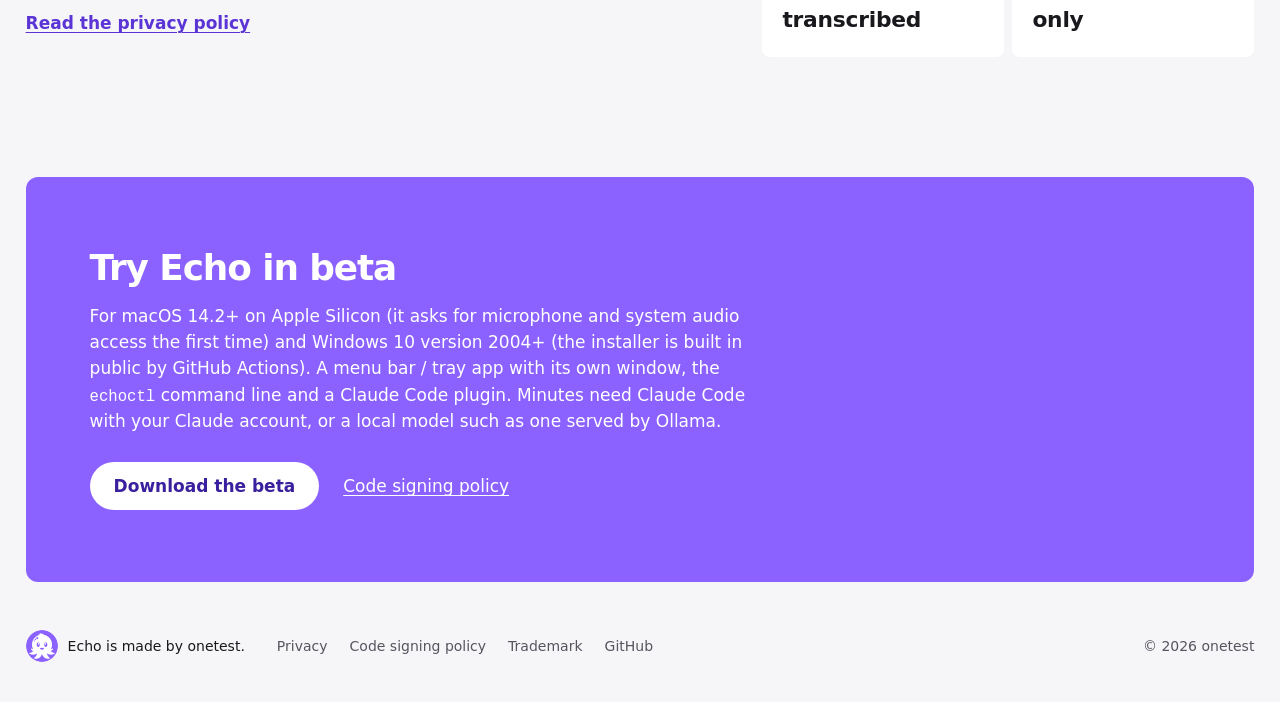
==== commit fed0b4ee: "Home: "From call to answer" as a side list beside one large window Top tabs plus a full-width screen" ====
--- a/index.html
+++ b/index.html
@@ -103,9 +103,9 @@
   <div class="tour-list">
     <ol>
       <li data-k="capture" class="is-active"><button type="button" aria-expanded="true"><span>Capture</span><small>during the call</small></button>
-        <p>Record the Teams calls you choose, or mark a meeting in your calendar to record when it starts. Echo never records on its own. Transcribed on your computer (whisper.cpp or NVIDIA Nemotron) in your languages, with speaker names from Teams. A live transcript and live notes as it happens, and "What did I miss?" when you step away.</p></li>
+        <p>Only the Teams calls you choose, or a meeting you mark in the calendar; never on its own. Transcribed on your computer (whisper.cpp or Nemotron) in your languages. Live notes and "What did I miss?".</p></li>
       <li data-k="minutes"><button type="button" aria-expanded="false"><span>Understand</span><small>after the call</small></button>
-        <p>Minutes with decisions, actions and open questions, each line linked to the moment in the transcript. Notes you type during the call are merged in. Optionally, screenshots of shared screens where they were discussed.</p></li>
+        <p>Minutes with decisions, actions and open questions, each line linked to its moment. Your own notes merged in; shared screens if you want them.</p></li>
       <li data-k="board"><button type="button" aria-expanded="false"><span>Work board</span><small>per client</small></button>
         <p>Calls grouped into threads by meeting series, people and chat. Stories, tasks, decisions, risks and questions, kept current from calls and the meeting chat, checked by a second pass.</p></li>
       <li data-k="tasks"><button type="button" aria-expanded="false"><span>Tasks</span><small>across threads</small></button>
@@ -113,7 +113,7 @@
       <li data-k="people"><button type="button" aria-expanded="false"><span>People</span><small>per client</small></button>
         <p>A stakeholder map by influence and interest, org charts, and who's new or gone quiet. Nothing about a person changes without your yes.</p></li>
       <li data-k="brain"><button type="button" aria-expanded="false"><span>Remember</span><small>optional</small></button>
-        <p>The Brain, off until you turn it on: one search across calls, Teams channels, mail and project folders (Word, PowerPoint, PDF, spreadsheets, with numbers taken from the real cells). Insights per client: what's slipping, what keeps coming back, what contradicts something said earlier. Each client is kept apart from the others.</p></li>
+        <p>The Brain, off until you turn it on: one search across calls, channels, mail and project files, numbers from the real cells. Insights per client, each client kept apart.</p></li>
       <li data-k="ask"><button type="button" aria-expanded="false"><span>Ask</span><small>any time</small></button>
         <p>Claude, built into the window, knows what you're looking at: this call, this thread, this client. The Brain is also an MCP server for your own Claude Code.</p></li>
     </ol>
--- a/assets/home.css
+++ b/assets/home.css
@@ -317,3 +317,22 @@
 html:not(.js) .tour-list li p { display: block !important; }
 
 .get code { font: 0.92em ui-monospace, "SF Mono", "Cascadia Mono", Consolas, monospace; } /* taste-skill-ignore: a real command name */
+
+/* tour, final: the list on the left, one large window on the right, all on one screen */
+.tour { display: grid; grid-template-columns: 300px minmax(0, 1fr); column-gap: 32px; align-items: start; max-width: 1440px; }
+.tour > h2 { grid-column: 1; grid-row: 1; margin-bottom: 20px; font-size: var(--t3); }
+.tour-list { grid-column: 1; grid-row: 2; }
+.tour-desc { display: none; }
+.tour-pic { grid-column: 2; grid-row: 1 / span 2; position: sticky; top: 24px; width: 100%; margin: 0; }
+.tour-list ol { grid-template-columns: 1fr; gap: 6px; }
+.tour-list button { flex-direction: row; align-items: baseline; justify-content: space-between; padding: 12px 14px; }
+.tour-list li.is-active p { display: block !important; margin: 0; padding: 10px 14px 4px; font-size: var(--t1); line-height: 1.45; color: var(--muted); max-width: none; }
+@media (max-width: 900px) {
+  .tour { grid-template-columns: 1fr; }
+  .tour > h2 { font-size: var(--t4); }
+  .tour-list, .tour-pic { grid-column: 1; grid-row: auto; }
+  .tour-pic { position: relative; top: auto; margin-top: 20px; }
+}
+.tour-pic { width: min(100%, calc((100svh - 48px) * 1.6)); justify-self: start; }
+.tour-list button { padding: 10px 14px; }
+@media (max-width: 900px) { .tour-pic { width: 100%; } }
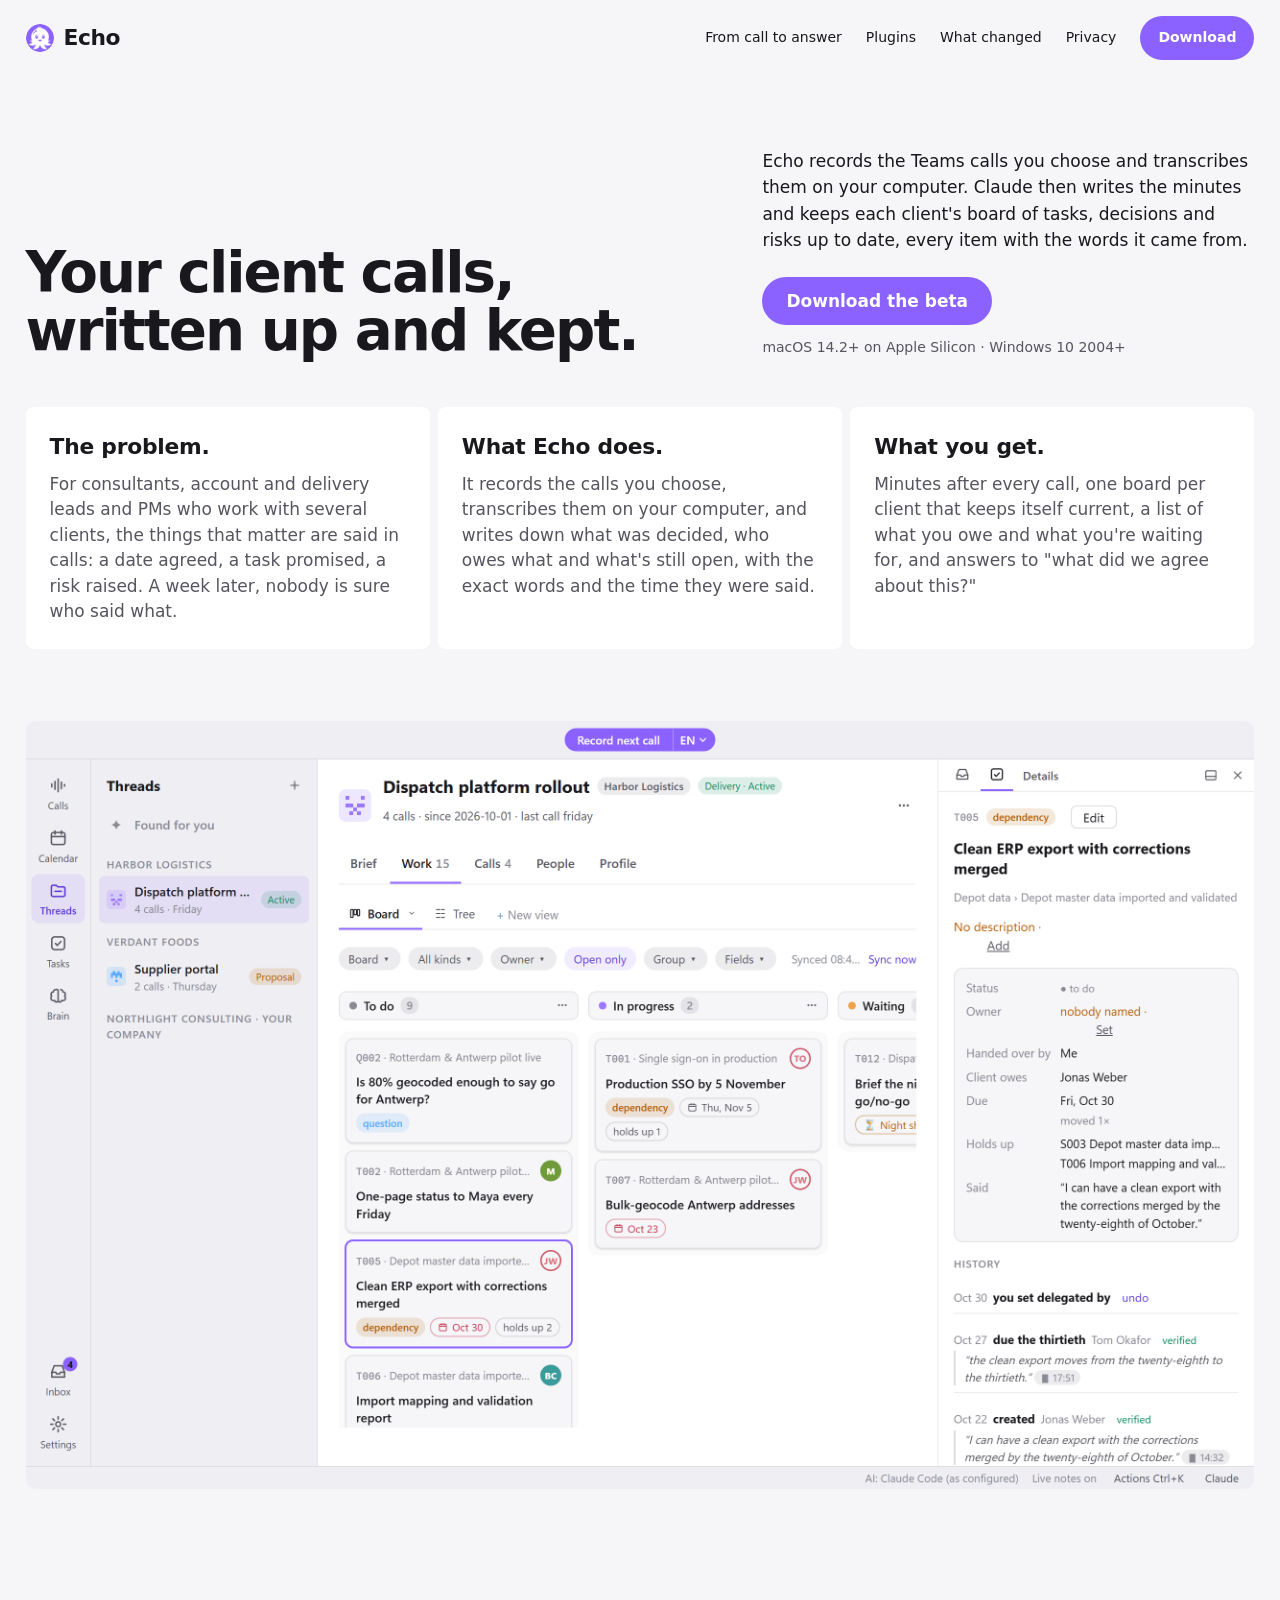
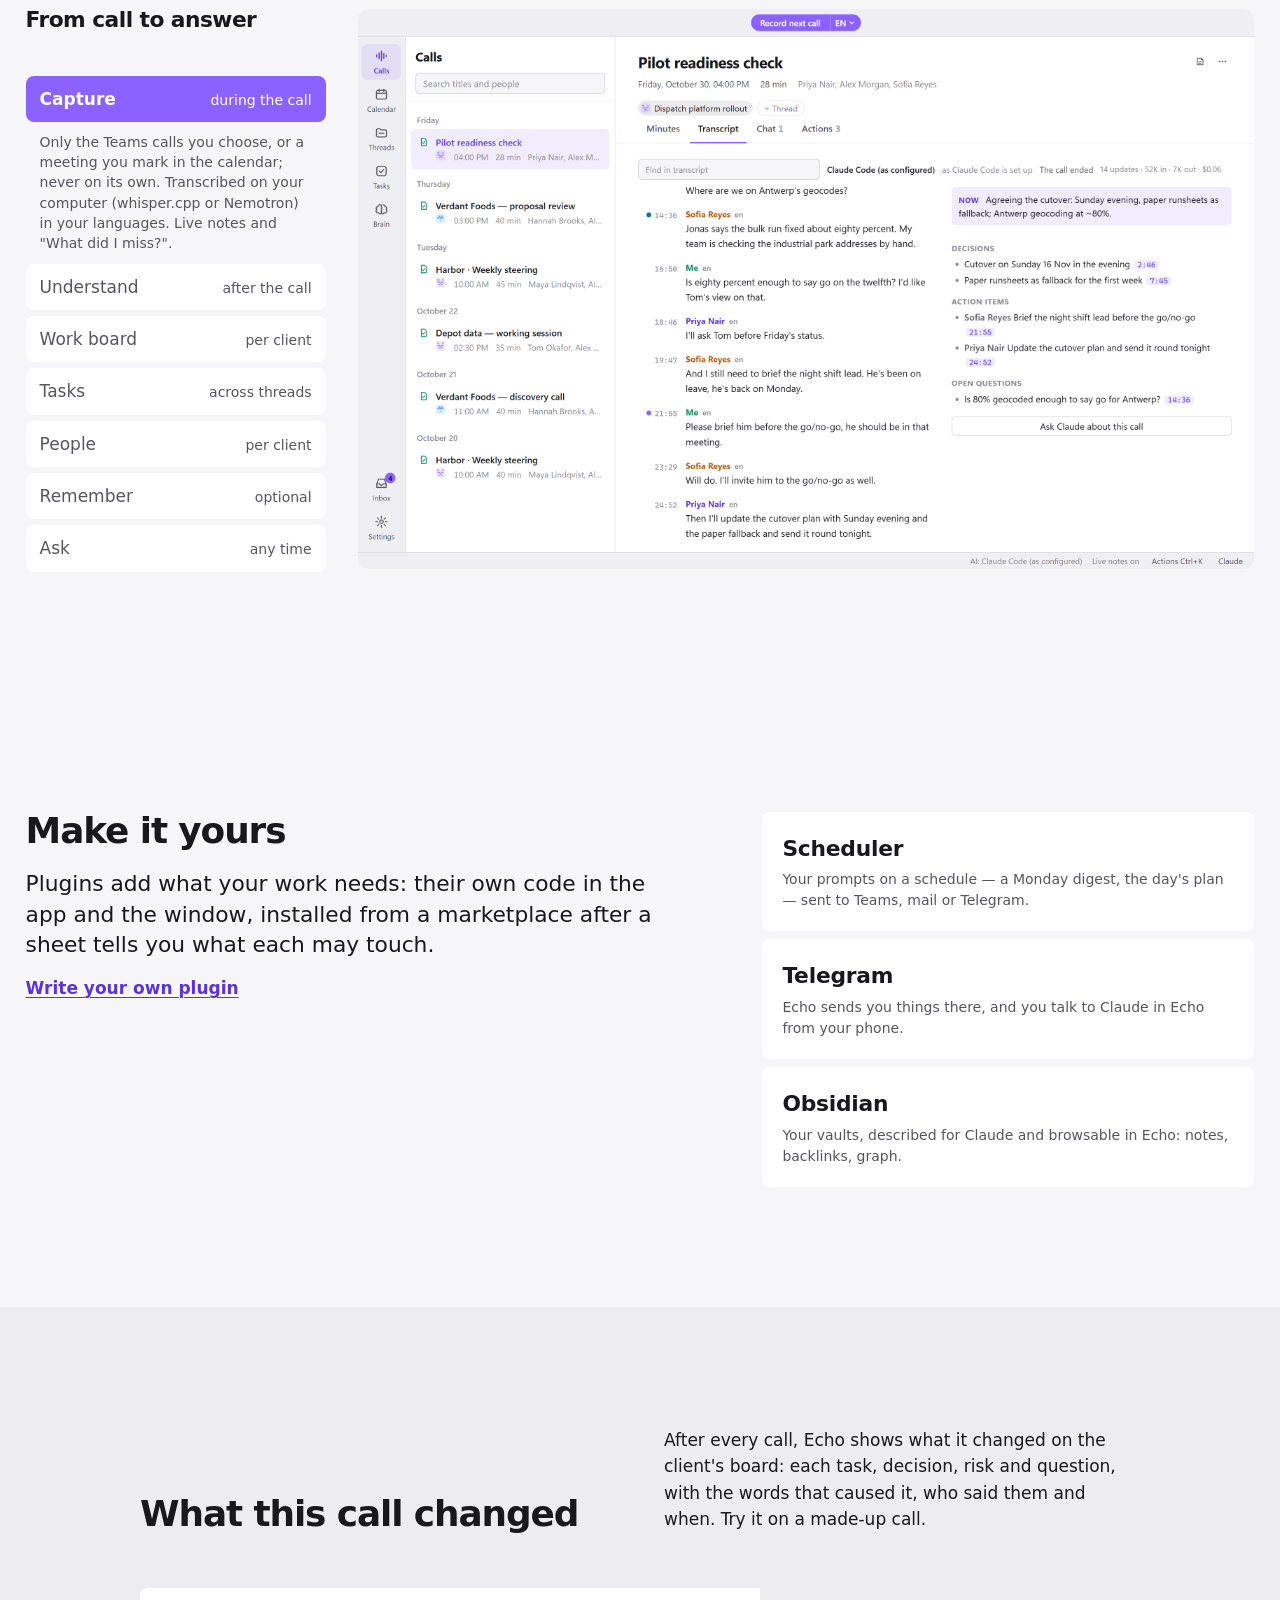
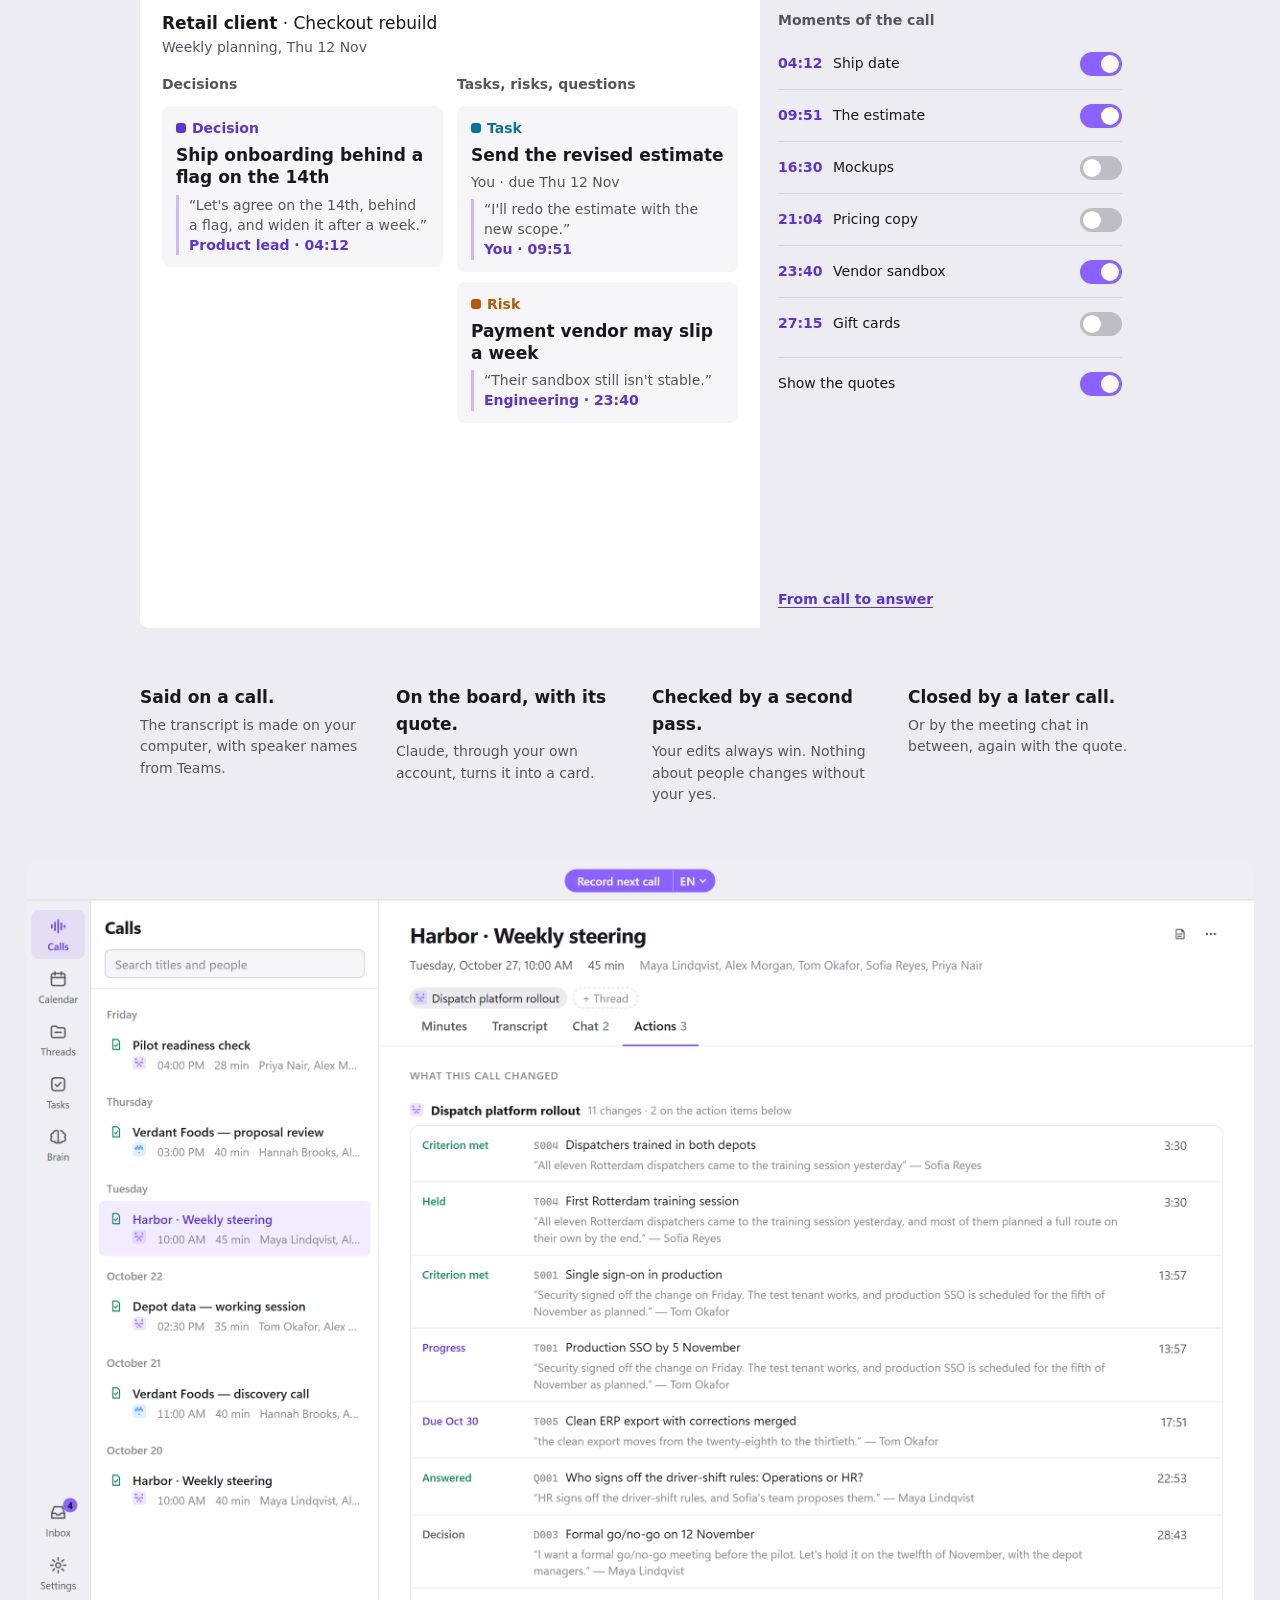
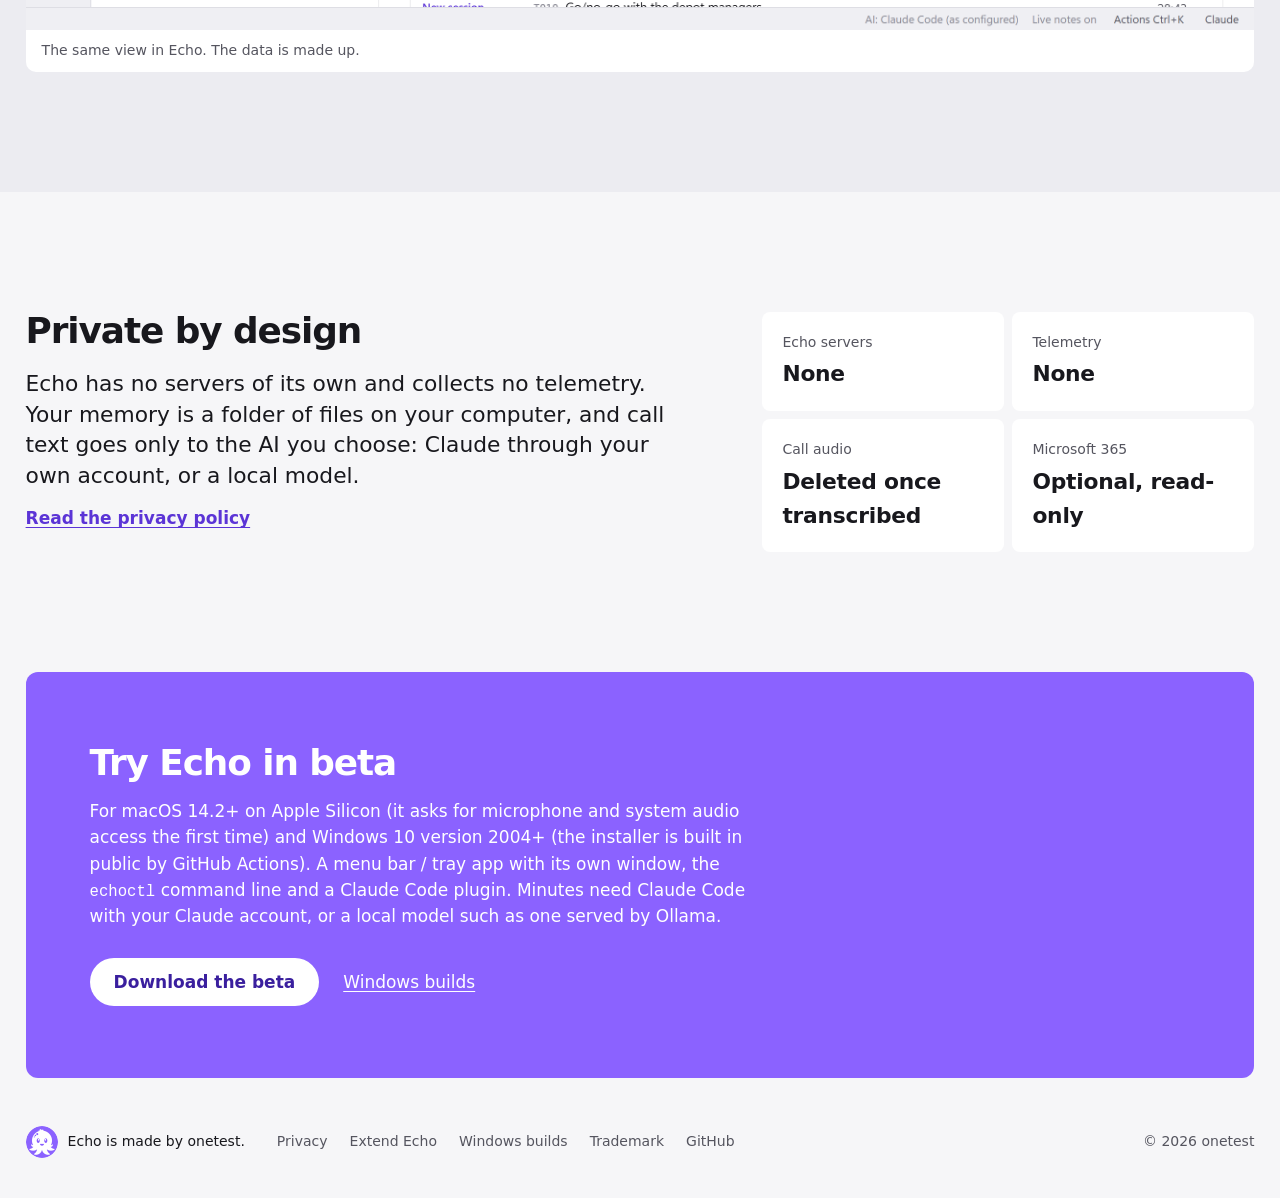
==== commit 213448e7: "Extend Echo: plugin documentation, Windows builds page, home page order - /extend/: how to write Ech" ====
--- a/index.html
+++ b/index.html
@@ -22,9 +22,10 @@
 <header class="bar">
   <a class="brand" href="/"><img src="/assets/brand/onetest-logo-128.png" alt="" width="28" height="28">Echo</a>
   <nav aria-label="Main">
+    <a href="#tour">From call to answer</a>
+    <a href="/extend/">Plugins</a>
     <a href="#changed">What changed</a>
-    <a href="#tour">From call to answer</a>
-    <a href="#privacy">Privacy</a>
+    <a href="/privacy/">Privacy</a>
     <a class="btn small" href="https://github.com/onetest-ai/echo/releases/latest">Download</a>
   </nav>
 </header>
@@ -47,6 +48,51 @@
   <figure class="window hero-shot" style="--w:1280px">
     <picture><source srcset="/assets/screens/hero-dark.png?v=3" media="(prefers-color-scheme: dark)"><img src="/assets/screens/hero.png?v=3" alt="A client thread in Echo: the work board, with a task open showing the quotes behind it" width="1280" height="800"></picture>
   </figure>
+</section>
+
+<section class="tour" id="tour" aria-labelledby="tour-h">
+  <h2 id="tour-h">From call to answer</h2>
+  <div class="tour-list">
+    <ol>
+      <li data-k="capture" class="is-active"><button type="button" aria-expanded="true"><span>Capture</span><small>during the call</small></button>
+        <p>Only the Teams calls you choose, or a meeting you mark in the calendar; never on its own. Transcribed on your computer (whisper.cpp or Nemotron) in your languages. Live notes and "What did I miss?".</p></li>
+      <li data-k="minutes"><button type="button" aria-expanded="false"><span>Understand</span><small>after the call</small></button>
+        <p>Minutes with decisions, actions and open questions, each line linked to its moment. Your own notes merged in; shared screens if you want them.</p></li>
+      <li data-k="board"><button type="button" aria-expanded="false"><span>Work board</span><small>per client</small></button>
+        <p>Calls grouped into threads by meeting series, people and chat. Stories, tasks, decisions, risks and questions, kept current from calls and the meeting chat, checked by a second pass.</p></li>
+      <li data-k="tasks"><button type="button" aria-expanded="false"><span>Tasks</span><small>across threads</small></button>
+        <p>What you owe, what's owed to you, who you're waiting on, with each person's next meeting. Needs you: every decision waiting on you, in one place.</p></li>
+      <li data-k="people"><button type="button" aria-expanded="false"><span>People</span><small>per client</small></button>
+        <p>A stakeholder map by influence and interest, org charts, and who's new or gone quiet. Nothing about a person changes without your yes.</p></li>
+      <li data-k="brain"><button type="button" aria-expanded="false"><span>Remember</span><small>optional</small></button>
+        <p>The Brain, off until you turn it on: one search across calls, channels, mail and project files, numbers from the real cells. Insights per client, each client kept apart.</p></li>
+      <li data-k="ask"><button type="button" aria-expanded="false"><span>Ask</span><small>any time</small></button>
+        <p>Claude, built into the window, knows what you're looking at: this call, this thread, this client. The Brain is also an MCP server for your own Claude Code.</p></li>
+    </ol>
+  </div>
+  <p class="tour-desc" aria-live="polite">Record the Teams calls you choose. A live transcript and live notes as it happens, and "What did I miss?" when you step away.</p>
+  <div class="tour-pic" aria-hidden="true">
+    <figure class="shot is-active" data-k="capture" data-label="capture.png" style="--w:1280px"><picture><source srcset="/assets/screens/capture-dark.png?v=3" media="(prefers-color-scheme: dark)"><img src="/assets/screens/capture.png?v=3" alt="A call: transcript, live notes and your own notes" width="1280" height="800" loading="lazy"></picture></figure>
+    <figure class="shot" data-k="minutes" data-label="minutes.png" style="--w:1280px"><picture><source srcset="/assets/screens/minutes-dark.png?v=3" media="(prefers-color-scheme: dark)"><img src="/assets/screens/minutes.png?v=3" alt="Minutes with your own notes inline" width="1280" height="800" loading="lazy"></picture></figure>
+    <figure class="shot" data-k="board" data-label="hero.png" style="--w:1280px"><picture><source srcset="/assets/screens/hero-dark.png?v=3" media="(prefers-color-scheme: dark)"><img src="/assets/screens/hero.png?v=3" alt="A client's work board with a task open, showing the quotes behind it" width="1280" height="800" loading="lazy"></picture></figure>
+    <figure class="shot" data-k="tasks" data-label="tasks.png" style="--w:1280px"><picture><source srcset="/assets/screens/tasks-dark.png?v=3" media="(prefers-color-scheme: dark)"><img src="/assets/screens/tasks.png?v=3" alt="Tasks: what I owe and what is owed to me" width="1280" height="800" loading="lazy"></picture></figure>
+    <figure class="shot" data-k="people" data-label="people.png" style="--w:1280px"><picture><source srcset="/assets/screens/people-dark.png?v=3" media="(prefers-color-scheme: dark)"><img src="/assets/screens/people.png?v=3" alt="A stakeholder map with proposals waiting for your yes" width="1280" height="800" loading="lazy"></picture></figure>
+    <figure class="shot" data-k="brain" data-label="brain.png" style="--w:1280px"><picture><source srcset="/assets/screens/brain-dark.png?v=3" media="(prefers-color-scheme: dark)"><img src="/assets/screens/brain.png?v=3" alt="The Brain: two clients' topics and the calls that connect them" width="1280" height="800" loading="lazy"></picture></figure>
+    <figure class="shot" data-k="ask" data-label="ask.png" style="--w:1280px"><picture><source srcset="/assets/screens/ask-dark.png?v=3" media="(prefers-color-scheme: dark)"><img src="/assets/screens/ask.png?v=3" alt="Asking Claude about a call: a cited answer with times that jump to the moment" width="1280" height="800" loading="lazy"></picture></figure>
+  </div>
+</section>
+
+<section class="extend" id="extend" aria-labelledby="ext-h">
+  <div>
+    <h2 id="ext-h">Make it yours</h2>
+    <p>Plugins add what your work needs: their own code in the app and the window, installed from a marketplace after a sheet tells you what each may touch.</p>
+    <p><a href="/extend/">Write your own plugin</a></p>
+  </div>
+  <ul class="plugs">
+    <li><b>Scheduler</b><span>Your prompts on a schedule — a Monday digest, the day's plan — sent to Teams, mail or Telegram.</span></li>
+    <li><b>Telegram</b><span>Echo sends you things there, and you talk to Claude in Echo from your phone.</span></li>
+    <li><b>Obsidian</b><span>Your vaults, described for Claude and browsable in Echo: notes, backlinks, graph.</span></li>
+  </ul>
 </section>
 
 <section class="changed" id="changed" aria-labelledby="changed-h">
@@ -98,38 +144,6 @@
   </figure>
 </section>
 
-<section class="tour" id="tour" aria-labelledby="tour-h">
-  <h2 id="tour-h">From call to answer</h2>
-  <div class="tour-list">
-    <ol>
-      <li data-k="capture" class="is-active"><button type="button" aria-expanded="true"><span>Capture</span><small>during the call</small></button>
-        <p>Only the Teams calls you choose, or a meeting you mark in the calendar; never on its own. Transcribed on your computer (whisper.cpp or Nemotron) in your languages. Live notes and "What did I miss?".</p></li>
-      <li data-k="minutes"><button type="button" aria-expanded="false"><span>Understand</span><small>after the call</small></button>
-        <p>Minutes with decisions, actions and open questions, each line linked to its moment. Your own notes merged in; shared screens if you want them.</p></li>
-      <li data-k="board"><button type="button" aria-expanded="false"><span>Work board</span><small>per client</small></button>
-        <p>Calls grouped into threads by meeting series, people and chat. Stories, tasks, decisions, risks and questions, kept current from calls and the meeting chat, checked by a second pass.</p></li>
-      <li data-k="tasks"><button type="button" aria-expanded="false"><span>Tasks</span><small>across threads</small></button>
-        <p>What you owe, what's owed to you, who you're waiting on, with each person's next meeting. Needs you: every decision waiting on you, in one place.</p></li>
-      <li data-k="people"><button type="button" aria-expanded="false"><span>People</span><small>per client</small></button>
-        <p>A stakeholder map by influence and interest, org charts, and who's new or gone quiet. Nothing about a person changes without your yes.</p></li>
-      <li data-k="brain"><button type="button" aria-expanded="false"><span>Remember</span><small>optional</small></button>
-        <p>The Brain, off until you turn it on: one search across calls, channels, mail and project files, numbers from the real cells. Insights per client, each client kept apart.</p></li>
-      <li data-k="ask"><button type="button" aria-expanded="false"><span>Ask</span><small>any time</small></button>
-        <p>Claude, built into the window, knows what you're looking at: this call, this thread, this client. The Brain is also an MCP server for your own Claude Code.</p></li>
-    </ol>
-  </div>
-  <p class="tour-desc" aria-live="polite">Record the Teams calls you choose. A live transcript and live notes as it happens, and "What did I miss?" when you step away.</p>
-  <div class="tour-pic" aria-hidden="true">
-    <figure class="shot is-active" data-k="capture" data-label="capture.png" style="--w:1280px"><picture><source srcset="/assets/screens/capture-dark.png?v=3" media="(prefers-color-scheme: dark)"><img src="/assets/screens/capture.png?v=3" alt="A call: transcript, live notes and your own notes" width="1280" height="800" loading="lazy"></picture></figure>
-    <figure class="shot" data-k="minutes" data-label="minutes.png" style="--w:1280px"><picture><source srcset="/assets/screens/minutes-dark.png?v=3" media="(prefers-color-scheme: dark)"><img src="/assets/screens/minutes.png?v=3" alt="Minutes with your own notes inline" width="1280" height="800" loading="lazy"></picture></figure>
-    <figure class="shot" data-k="board" data-label="hero.png" style="--w:1280px"><picture><source srcset="/assets/screens/hero-dark.png?v=3" media="(prefers-color-scheme: dark)"><img src="/assets/screens/hero.png?v=3" alt="A client's work board with a task open, showing the quotes behind it" width="1280" height="800" loading="lazy"></picture></figure>
-    <figure class="shot" data-k="tasks" data-label="tasks.png" style="--w:1280px"><picture><source srcset="/assets/screens/tasks-dark.png?v=3" media="(prefers-color-scheme: dark)"><img src="/assets/screens/tasks.png?v=3" alt="Tasks: what I owe and what is owed to me" width="1280" height="800" loading="lazy"></picture></figure>
-    <figure class="shot" data-k="people" data-label="people.png" style="--w:1280px"><picture><source srcset="/assets/screens/people-dark.png?v=3" media="(prefers-color-scheme: dark)"><img src="/assets/screens/people.png?v=3" alt="A stakeholder map with proposals waiting for your yes" width="1280" height="800" loading="lazy"></picture></figure>
-    <figure class="shot" data-k="brain" data-label="brain.png" style="--w:1280px"><picture><source srcset="/assets/screens/brain-dark.png?v=3" media="(prefers-color-scheme: dark)"><img src="/assets/screens/brain.png?v=3" alt="The Brain: two clients' topics and the calls that connect them" width="1280" height="800" loading="lazy"></picture></figure>
-    <figure class="shot" data-k="ask" data-label="ask.png" style="--w:1280px"><picture><source srcset="/assets/screens/ask-dark.png?v=3" media="(prefers-color-scheme: dark)"><img src="/assets/screens/ask.png?v=3" alt="Asking Claude about a call: a cited answer with times that jump to the moment" width="1280" height="800" loading="lazy"></picture></figure>
-  </div>
-</section>
-
 <section class="private" id="privacy" aria-labelledby="priv-h">
   <div>
     <h2 id="priv-h">Private by design</h2>
@@ -147,14 +161,14 @@
 <section class="get" aria-labelledby="get-h">
   <h2 id="get-h">Try Echo in beta</h2>
   <p>For macOS 14.2+ on Apple Silicon (it asks for microphone and system audio access the first time) and Windows 10 version 2004+ (the installer is built in public by GitHub Actions). A menu bar / tray app with its own window, the <code>echoctl</code> command line and a Claude Code plugin. Minutes need Claude Code with your Claude account, or a local model such as one served by Ollama.</p>
-  <p class="get-act"><a class="btn light" href="https://github.com/onetest-ai/echo/releases/latest">Download the beta</a><a href="/code-signing/">Code signing policy</a></p>
+  <p class="get-act"><a class="btn light" href="https://github.com/onetest-ai/echo/releases/latest">Download the beta</a><a href="/windows/">Windows builds</a></p>
 </section>
 
 </main>
 
 <footer class="foot">
   <p class="foot-who"><img src="/assets/brand/onetest-logo-128.png" alt="" width="32" height="32">Echo is made by onetest.</p>
-  <nav aria-label="Footer"><a href="/privacy/">Privacy</a><a href="/code-signing/">Code signing policy</a><a href="/trademark/">Trademark</a><a href="https://github.com/onetest-ai/echo">GitHub</a></nav>
+  <nav aria-label="Footer"><a href="/privacy/">Privacy</a><a href="/extend/">Extend Echo</a><a href="/windows/">Windows builds</a><a href="/trademark/">Trademark</a><a href="https://github.com/onetest-ai/echo">GitHub</a></nav>
   <!-- TODO: license line goes here once Echo's license is final (moving to AGPL-3.0 before the public launch). -->
   <p class="foot-c">© 2026 onetest</p>
 </footer>
--- a/assets/home.css
+++ b/assets/home.css
@@ -253,6 +253,17 @@
 .facts div { background: var(--tile); border-radius: var(--r); padding: 20px; }
 .facts dt { color: var(--muted); font-size: var(--t1); }
 .facts dd { margin: 4px 0 0; font-size: var(--t3); font-weight: 650; letter-spacing: -0.01em; }
+/* Plugins: what they add, and where to start writing one */
+.extend { max-width: 1440px; margin: 0 auto; padding: 120px var(--m) 0; display: grid; grid-template-columns: minmax(0, 7fr) minmax(0, 5fr); gap: 48px; align-items: start; }
+.extend h2 { font-size: var(--t4); letter-spacing: -0.03em; line-height: 1.05; margin-bottom: 20px; }
+.extend p { font-size: var(--t3); line-height: 1.4; max-width: 30em; }
+.extend p + p { margin-top: 16px; font-size: var(--t2); }
+.extend a { color: var(--accent-ink); font-weight: 600; }
+.plugs { list-style: none; margin: 0; padding: 0; display: grid; gap: 8px; }
+.plugs li { background: var(--tile); border-radius: var(--r); padding: 20px; display: grid; gap: 4px; }
+.plugs b { font-size: var(--t3); font-weight: 650; letter-spacing: -0.01em; }
+.plugs span { color: var(--muted); font-size: var(--t1); line-height: 1.5; }
+@media (max-width: 900px) { .extend { grid-template-columns: 1fr; padding: 96px var(--m) 0; } }
 @media (max-width: 900px) { .private { grid-template-columns: 1fr; padding: 96px var(--m); } }
 
 /* ── get ── */
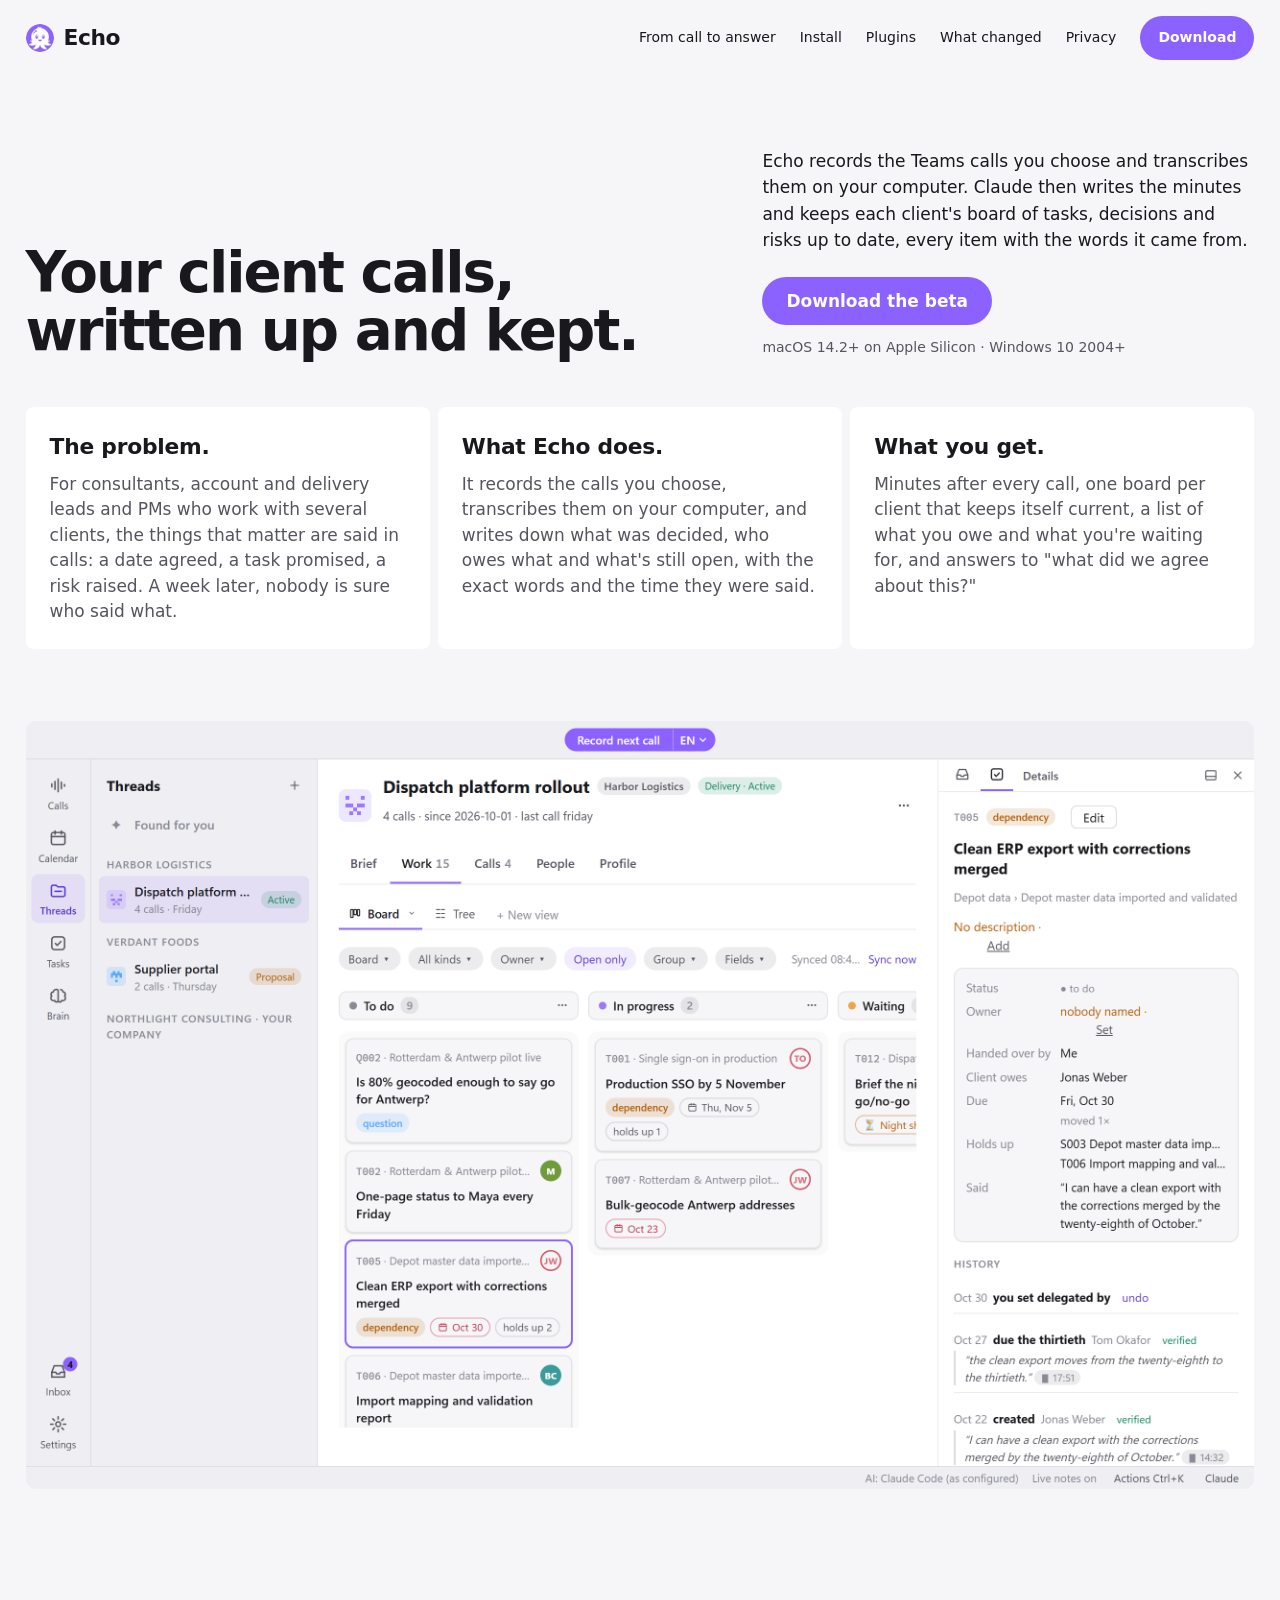
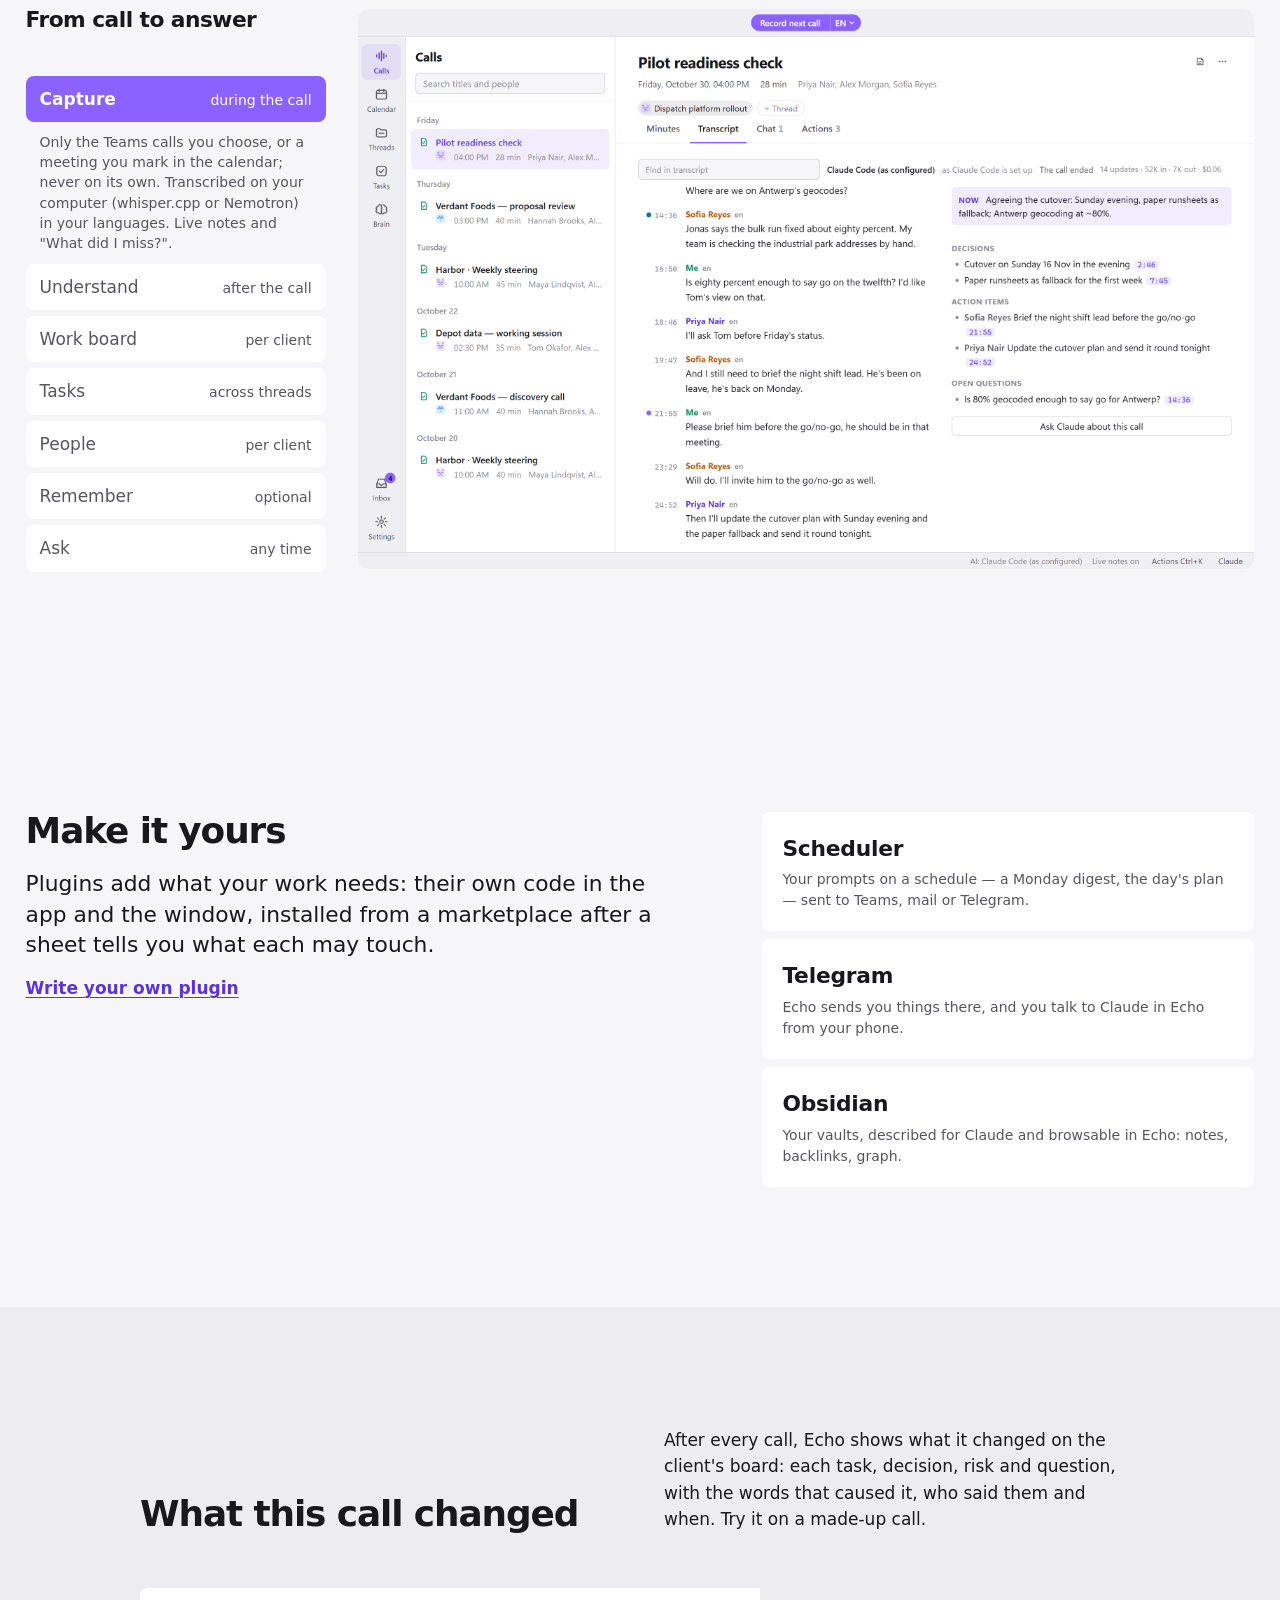
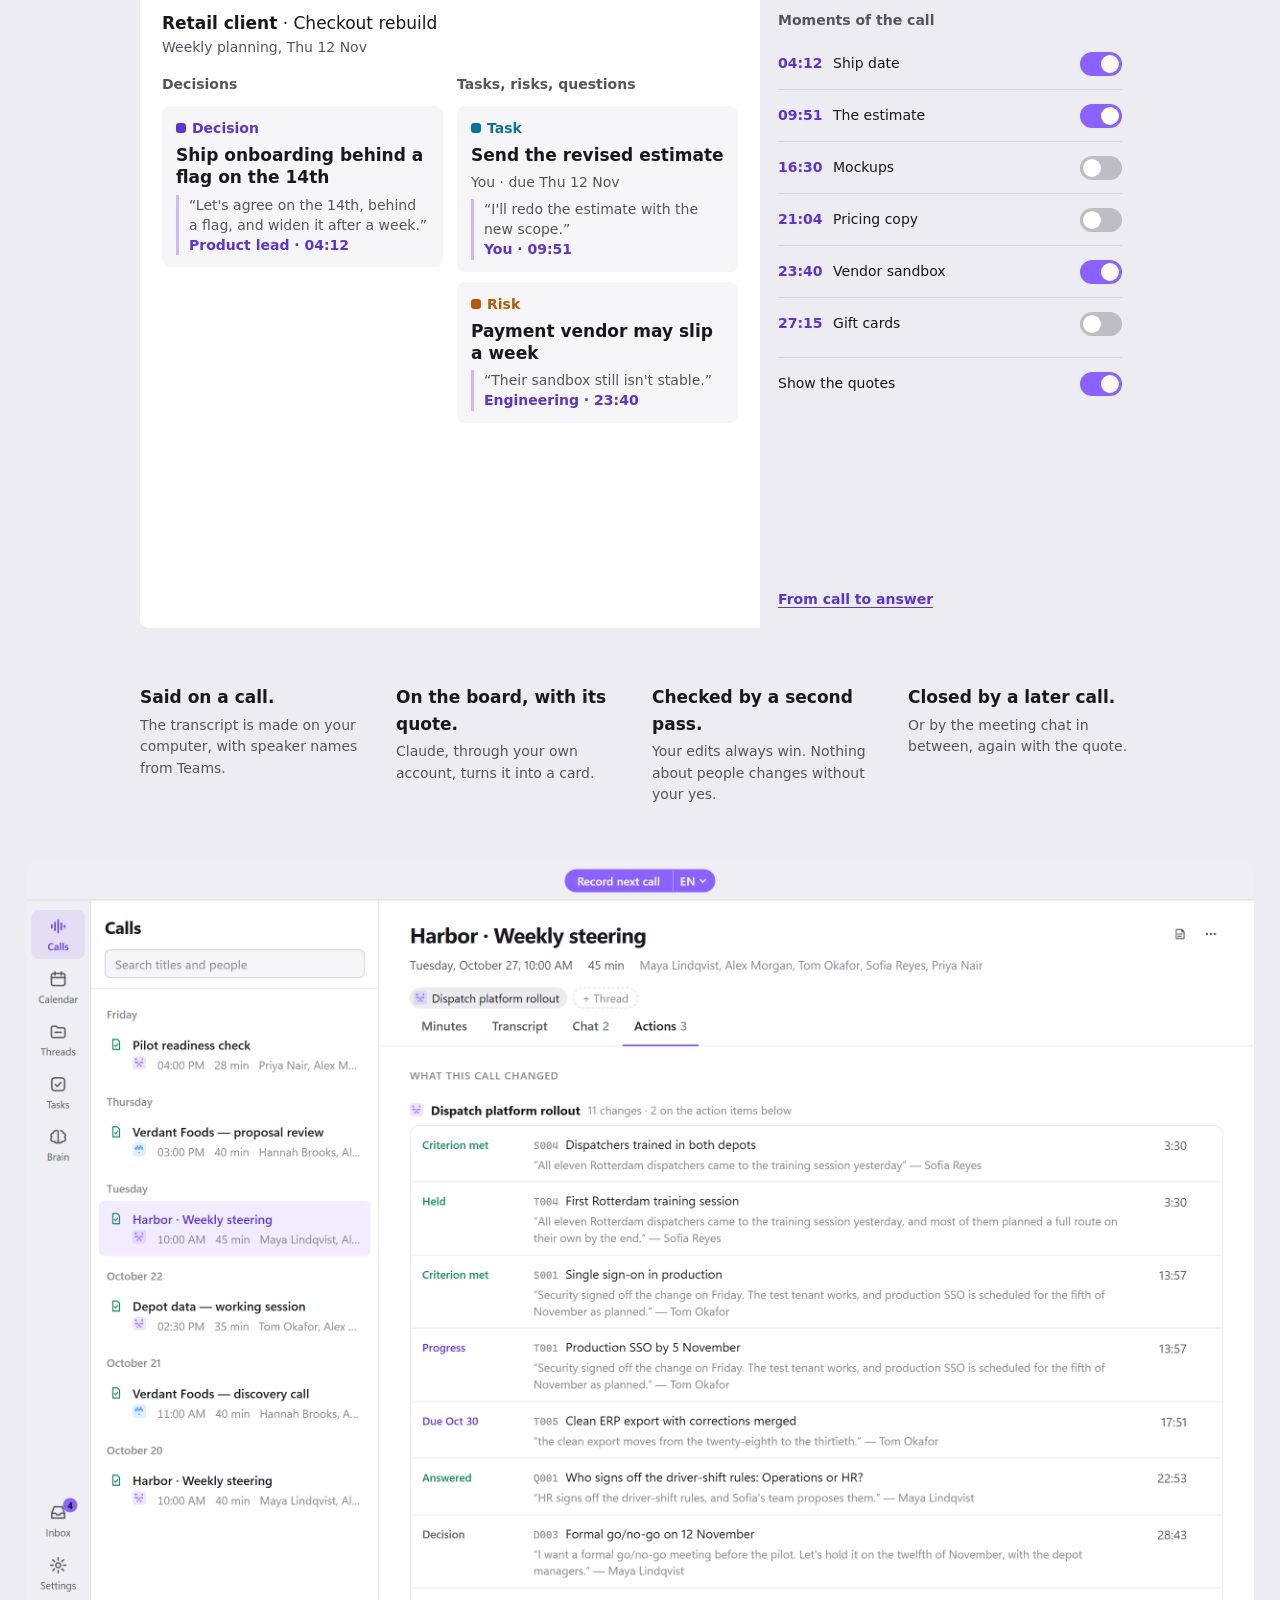
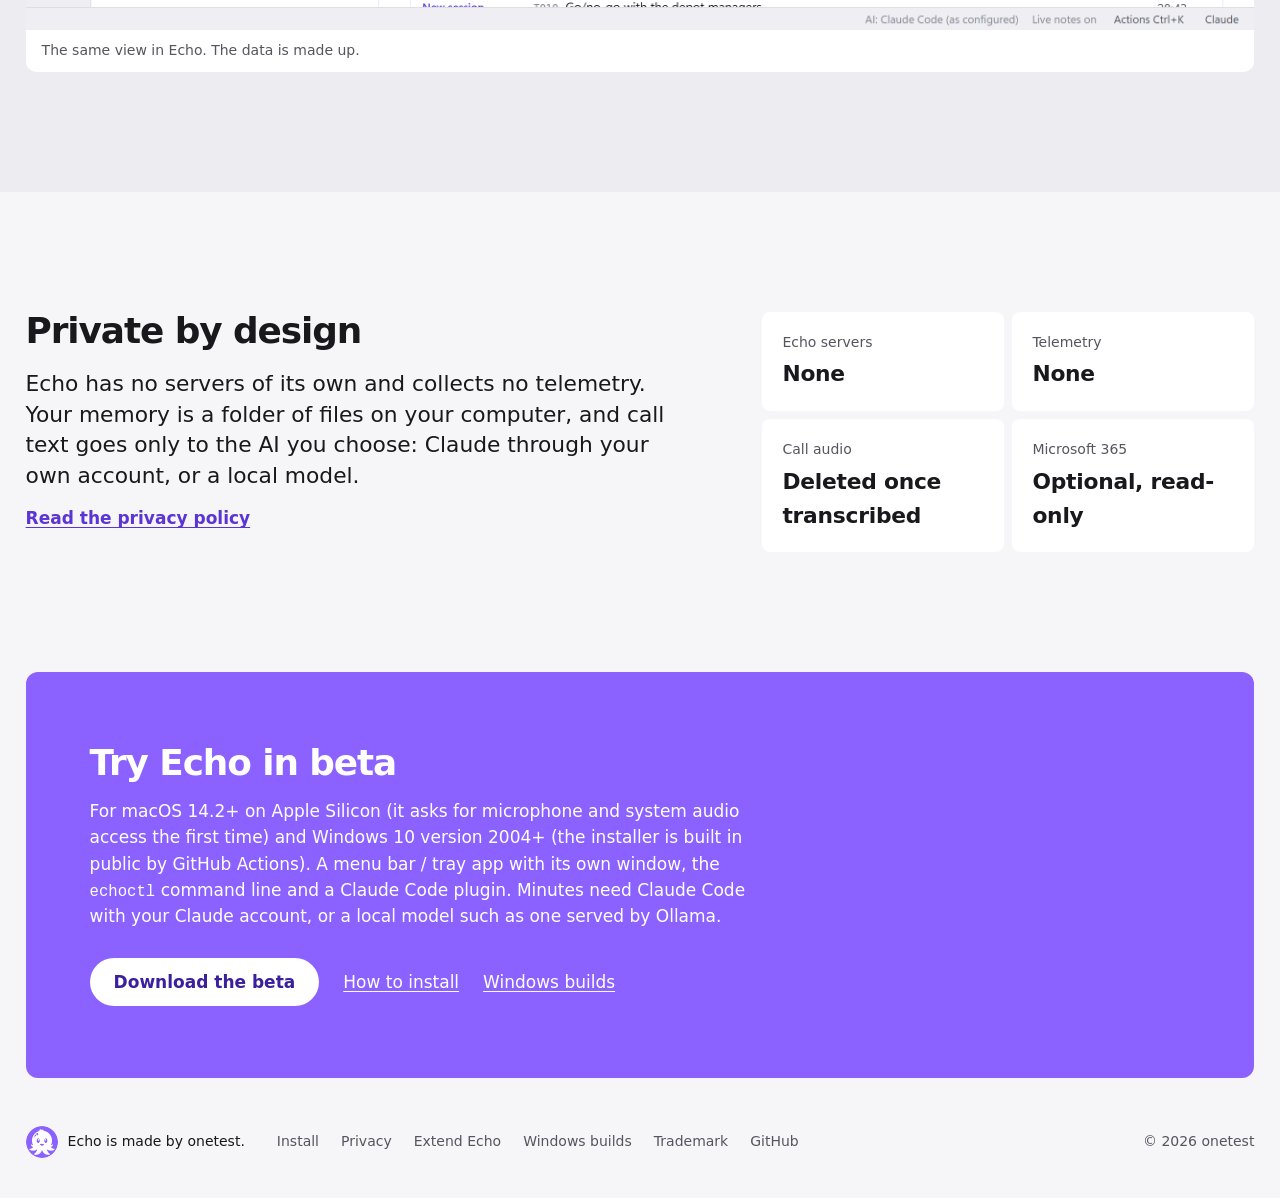
==== commit b94ab370: "Install guide: macOS and Windows, Claude Code and its Echo plugin, Microsoft 365 — a check after eac" ====
--- a/index.html
+++ b/index.html
@@ -23,6 +23,7 @@
   <a class="brand" href="/"><img src="/assets/brand/onetest-logo-128.png" alt="" width="28" height="28">Echo</a>
   <nav aria-label="Main">
     <a href="#tour">From call to answer</a>
+    <a href="/install/">Install</a>
     <a href="/extend/">Plugins</a>
     <a href="#changed">What changed</a>
     <a href="/privacy/">Privacy</a>
@@ -161,14 +162,14 @@
 <section class="get" aria-labelledby="get-h">
   <h2 id="get-h">Try Echo in beta</h2>
   <p>For macOS 14.2+ on Apple Silicon (it asks for microphone and system audio access the first time) and Windows 10 version 2004+ (the installer is built in public by GitHub Actions). A menu bar / tray app with its own window, the <code>echoctl</code> command line and a Claude Code plugin. Minutes need Claude Code with your Claude account, or a local model such as one served by Ollama.</p>
-  <p class="get-act"><a class="btn light" href="https://github.com/onetest-ai/echo/releases/latest">Download the beta</a><a href="/windows/">Windows builds</a></p>
+  <p class="get-act"><a class="btn light" href="https://github.com/onetest-ai/echo/releases/latest">Download the beta</a><a href="/install/">How to install</a><a href="/windows/">Windows builds</a></p>
 </section>
 
 </main>
 
 <footer class="foot">
   <p class="foot-who"><img src="/assets/brand/onetest-logo-128.png" alt="" width="32" height="32">Echo is made by onetest.</p>
-  <nav aria-label="Footer"><a href="/privacy/">Privacy</a><a href="/extend/">Extend Echo</a><a href="/windows/">Windows builds</a><a href="/trademark/">Trademark</a><a href="https://github.com/onetest-ai/echo">GitHub</a></nav>
+  <nav aria-label="Footer"><a href="/install/">Install</a><a href="/privacy/">Privacy</a><a href="/extend/">Extend Echo</a><a href="/windows/">Windows builds</a><a href="/trademark/">Trademark</a><a href="https://github.com/onetest-ai/echo">GitHub</a></nav>
   <!-- TODO: license line goes here once Echo's license is final (moving to AGPL-3.0 before the public launch). -->
   <p class="foot-c">© 2026 onetest</p>
 </footer>
